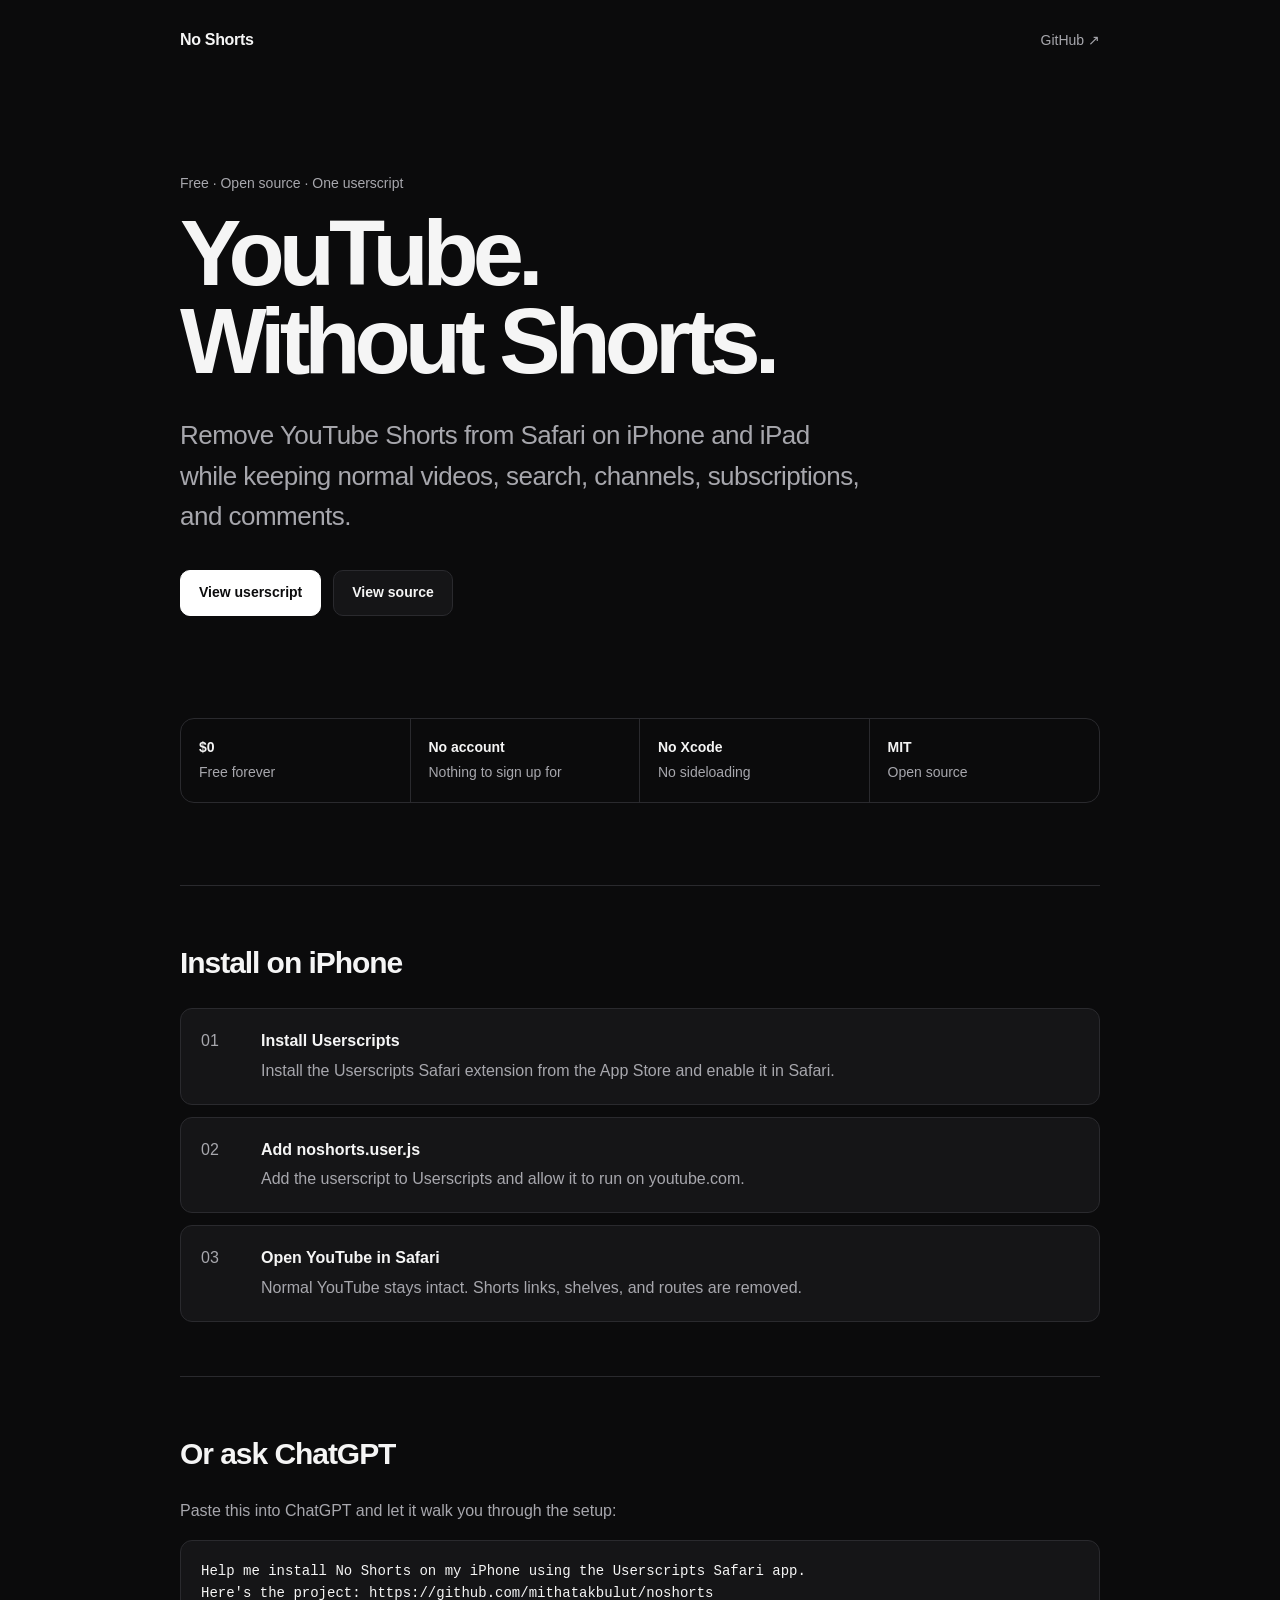
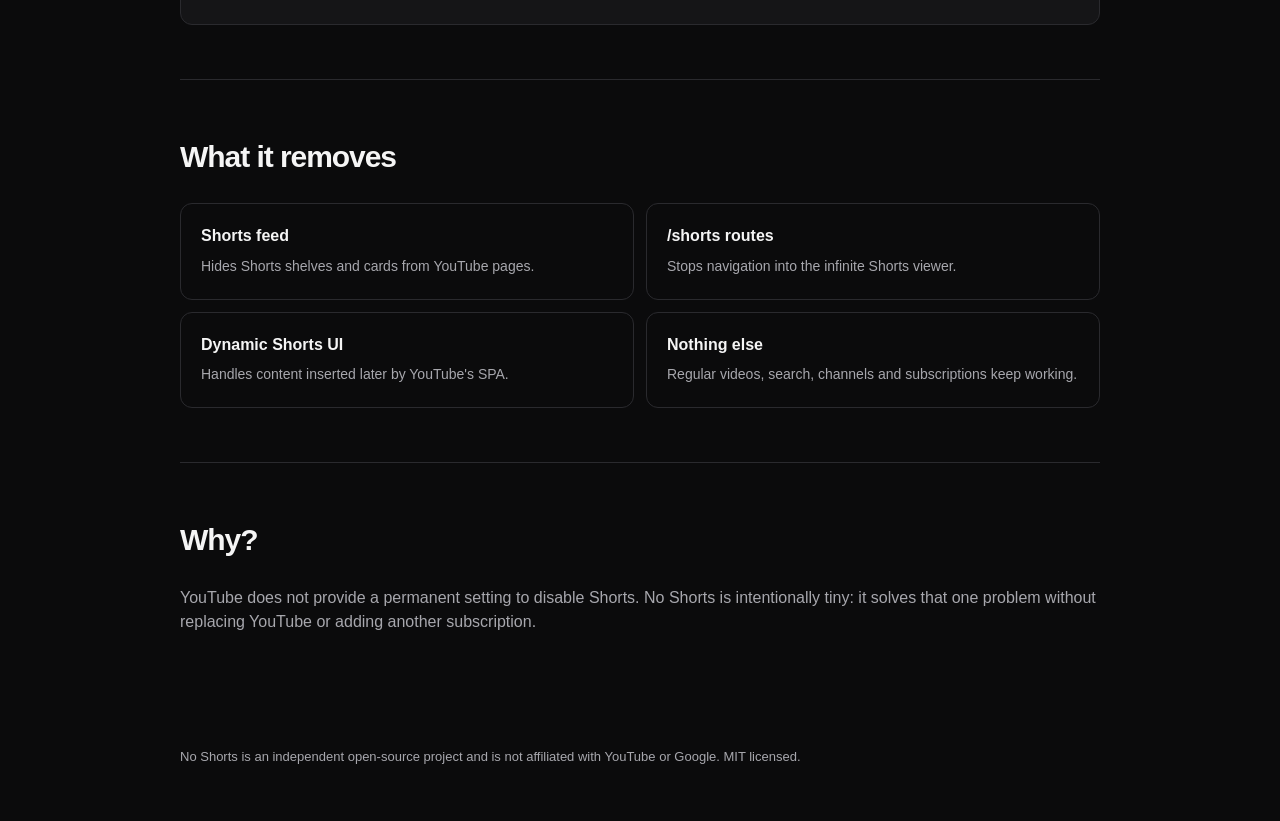
==== docs/index.html @ 098b9ff2 "docs: add GitHub Pages landing page" ====
<!doctype html>
<html lang="en">
<head>
  <meta charset="utf-8" />
  <meta name="viewport" content="width=device-width, initial-scale=1" />
  <title>No Shorts — Remove YouTube Shorts on iPhone Safari</title>
  <meta name="description" content="No Shorts is a tiny free open-source userscript that removes YouTube Shorts from Safari on iPhone and iPad while keeping normal YouTube intact." />
  <meta name="keywords" content="YouTube Shorts blocker, iPhone Safari YouTube Shorts, remove YouTube Shorts, disable YouTube Shorts, userscript, iOS Safari" />
  <meta name="robots" content="index,follow" />
  <link rel="canonical" href="https://mithatakbulut.github.io/noshorts/" />

  <meta property="og:title" content="No Shorts — YouTube without Shorts" />
  <meta property="og:description" content="A tiny free open-source userscript that removes YouTube Shorts on iPhone Safari." />
  <meta property="og:type" content="website" />
  <meta property="og:url" content="https://mithatakbulut.github.io/noshorts/" />

  <meta name="twitter:card" content="summary" />
  <meta name="twitter:title" content="No Shorts — YouTube without Shorts" />
  <meta name="twitter:description" content="Remove YouTube Shorts on iPhone Safari with one tiny open-source userscript." />

  <script type="application/ld+json">
  {
    "@context": "https://schema.org",
    "@type": "SoftwareApplication",
    "name": "No Shorts",
    "applicationCategory": "BrowserApplication",
    "operatingSystem": "iOS, iPadOS, macOS, Windows, Linux",
    "description": "A tiny free open-source userscript that removes YouTube Shorts while keeping normal YouTube intact.",
    "url": "https://mithatakbulut.github.io/noshorts/",
    "downloadUrl": "https://raw.githubusercontent.com/mithatakbulut/noshorts/main/noshorts.user.js",
    "isAccessibleForFree": true,
    "offers": {
      "@type": "Offer",
      "price": "0",
      "priceCurrency": "USD"
    },
    "license": "https://opensource.org/license/mit"
  }
  </script>

  <style>
    :root {
      color-scheme: light dark;
      --bg: #0b0b0c;
      --panel: #151517;
      --text: #f5f5f5;
      --muted: #a7a7ad;
      --line: #2a2a2e;
      --accent: #ffffff;
    }

    * { box-sizing: border-box; }
    html { scroll-behavior: smooth; }
    body {
      margin: 0;
      min-height: 100vh;
      font-family: ui-sans-serif, -apple-system, BlinkMacSystemFont, "Segoe UI", sans-serif;
      background: var(--bg);
      color: var(--text);
      line-height: 1.55;
    }

    a { color: inherit; }
    .wrap { width: min(920px, calc(100% - 40px)); margin: 0 auto; }
    nav { display: flex; justify-content: space-between; align-items: center; padding: 28px 0; }
    .brand { font-weight: 700; letter-spacing: -0.02em; text-decoration: none; }
    .nav-link { color: var(--muted); text-decoration: none; font-size: 14px; }

    .hero { padding: 92px 0 72px; }
    .eyebrow { color: var(--muted); font-size: 14px; margin-bottom: 16px; }
    h1 { font-size: clamp(52px, 9vw, 92px); line-height: .95; letter-spacing: -0.065em; margin: 0; max-width: 800px; }
    .lead { margin: 30px 0 0; font-size: clamp(19px, 3vw, 26px); color: var(--muted); max-width: 690px; letter-spacing: -0.02em; }

    .actions { display: flex; flex-wrap: wrap; gap: 12px; margin-top: 34px; }
    .btn { display: inline-flex; align-items: center; justify-content: center; min-height: 46px; padding: 0 18px; border: 1px solid var(--line); border-radius: 10px; text-decoration: none; font-weight: 600; font-size: 14px; }
    .btn-primary { background: var(--accent); color: #0b0b0c; border-color: var(--accent); }
    .btn-secondary { background: var(--panel); }

    .strip { display: grid; grid-template-columns: repeat(4, 1fr); border: 1px solid var(--line); border-radius: 14px; overflow: hidden; margin: 30px 0 82px; }
    .strip div { padding: 18px; border-right: 1px solid var(--line); font-size: 14px; }
    .strip div:last-child { border-right: 0; }
    .strip strong { display: block; margin-bottom: 3px; }
    .strip span { color: var(--muted); }

    section { padding: 54px 0; border-top: 1px solid var(--line); }
    h2 { font-size: 30px; letter-spacing: -0.035em; margin: 0 0 22px; }
    p { color: var(--muted); }

    .steps { display: grid; gap: 12px; }
    .step { display: grid; grid-template-columns: 44px 1fr; gap: 16px; padding: 20px; border: 1px solid var(--line); border-radius: 12px; background: var(--panel); }
    .num { font-variant-numeric: tabular-nums; color: var(--muted); }
    .step strong { display: block; margin-bottom: 5px; }
    .step p { margin: 0; }

    pre { white-space: pre-wrap; word-break: break-word; margin: 0; padding: 20px; border: 1px solid var(--line); border-radius: 12px; background: var(--panel); color: var(--text); font: 14px/1.55 ui-monospace, SFMono-Regular, Menlo, monospace; }

    .features { display: grid; grid-template-columns: repeat(2, 1fr); gap: 12px; }
    .feature { border: 1px solid var(--line); border-radius: 12px; padding: 20px; }
    .feature strong { display: block; margin-bottom: 5px; }
    .feature span { color: var(--muted); font-size: 14px; }

    footer { padding: 42px 0 54px; color: var(--muted); font-size: 13px; }

    @media (max-width: 680px) {
      .hero { padding-top: 60px; }
      .strip { grid-template-columns: 1fr 1fr; }
      .strip div:nth-child(2) { border-right: 0; }
      .strip div:nth-child(-n+2) { border-bottom: 1px solid var(--line); }
      .features { grid-template-columns: 1fr; }
    }
  </style>
</head>
<body>
  <div class="wrap">
    <nav>
      <a class="brand" href="./">No Shorts</a>
      <a class="nav-link" href="https://github.com/mithatakbulut/noshorts">GitHub ↗</a>
    </nav>

    <main>
      <div class="hero">
        <div class="eyebrow">Free · Open source · One userscript</div>
        <h1>YouTube.<br />Without Shorts.</h1>
        <p class="lead">Remove YouTube Shorts from Safari on iPhone and iPad while keeping normal videos, search, channels, subscriptions, and comments.</p>

        <div class="actions">
          <a class="btn btn-primary" href="https://raw.githubusercontent.com/mithatakbulut/noshorts/main/noshorts.user.js">View userscript</a>
          <a class="btn btn-secondary" href="https://github.com/mithatakbulut/noshorts">View source</a>
        </div>
      </div>

      <div class="strip" aria-label="Project highlights">
        <div><strong>$0</strong><span>Free forever</span></div>
        <div><strong>No account</strong><span>Nothing to sign up for</span></div>
        <div><strong>No Xcode</strong><span>No sideloading</span></div>
        <div><strong>MIT</strong><span>Open source</span></div>
      </div>

      <section>
        <h2>Install on iPhone</h2>
        <div class="steps">
          <div class="step"><div class="num">01</div><div><strong>Install Userscripts</strong><p>Install the Userscripts Safari extension from the App Store and enable it in Safari.</p></div></div>
          <div class="step"><div class="num">02</div><div><strong>Add noshorts.user.js</strong><p>Add the userscript to Userscripts and allow it to run on youtube.com.</p></div></div>
          <div class="step"><div class="num">03</div><div><strong>Open YouTube in Safari</strong><p>Normal YouTube stays intact. Shorts links, shelves, and routes are removed.</p></div></div>
        </div>
      </section>

      <section>
        <h2>Or ask ChatGPT</h2>
        <p>Paste this into ChatGPT and let it walk you through the setup:</p>
        <pre>Help me install No Shorts on my iPhone using the Userscripts Safari app.
Here's the project: https://github.com/mithatakbulut/noshorts</pre>
      </section>

      <section>
        <h2>What it removes</h2>
        <div class="features">
          <div class="feature"><strong>Shorts feed</strong><span>Hides Shorts shelves and cards from YouTube pages.</span></div>
          <div class="feature"><strong>/shorts routes</strong><span>Stops navigation into the infinite Shorts viewer.</span></div>
          <div class="feature"><strong>Dynamic Shorts UI</strong><span>Handles content inserted later by YouTube's SPA.</span></div>
          <div class="feature"><strong>Nothing else</strong><span>Regular videos, search, channels and subscriptions keep working.</span></div>
        </div>
      </section>

      <section>
        <h2>Why?</h2>
        <p>YouTube does not provide a permanent setting to disable Shorts. No Shorts is intentionally tiny: it solves that one problem without replacing YouTube or adding another subscription.</p>
      </section>
    </main>

    <footer>
      No Shorts is an independent open-source project and is not affiliated with YouTube or Google. MIT licensed.
    </footer>
  </div>
</body>
</html>
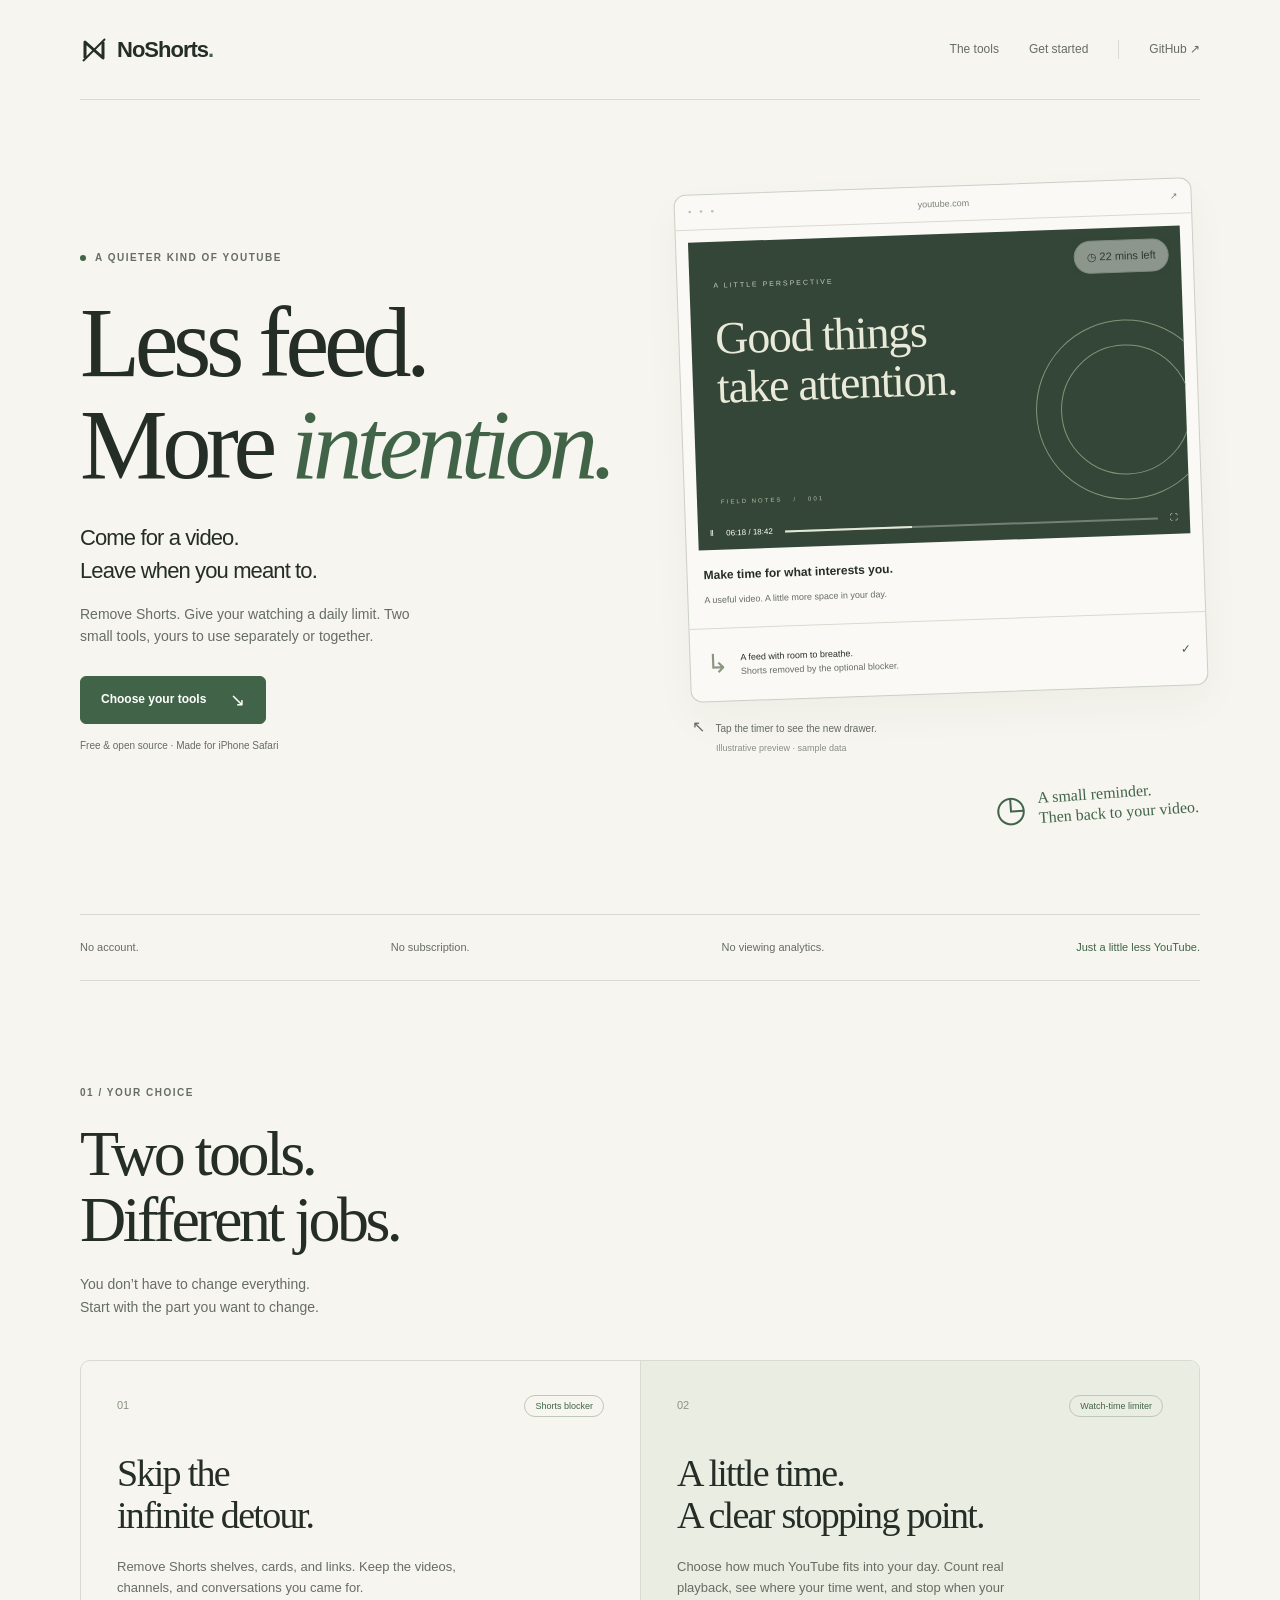
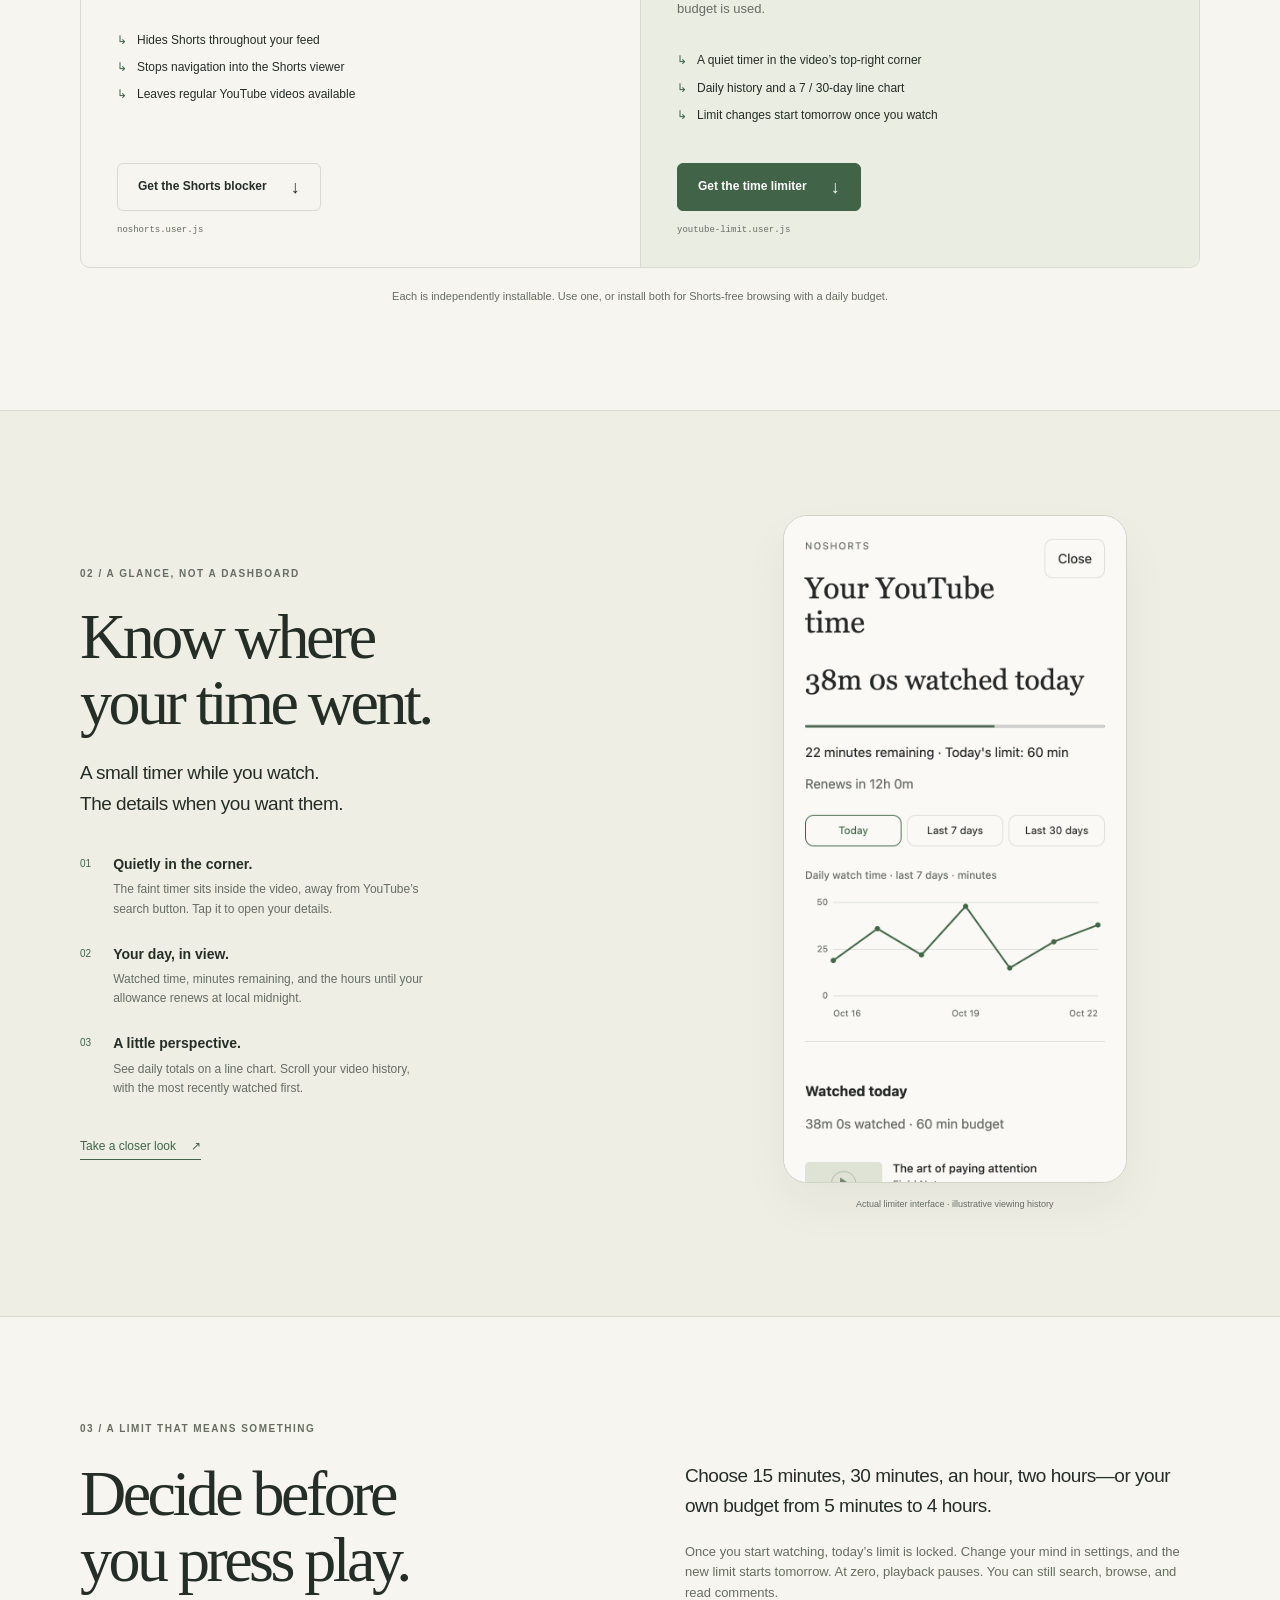
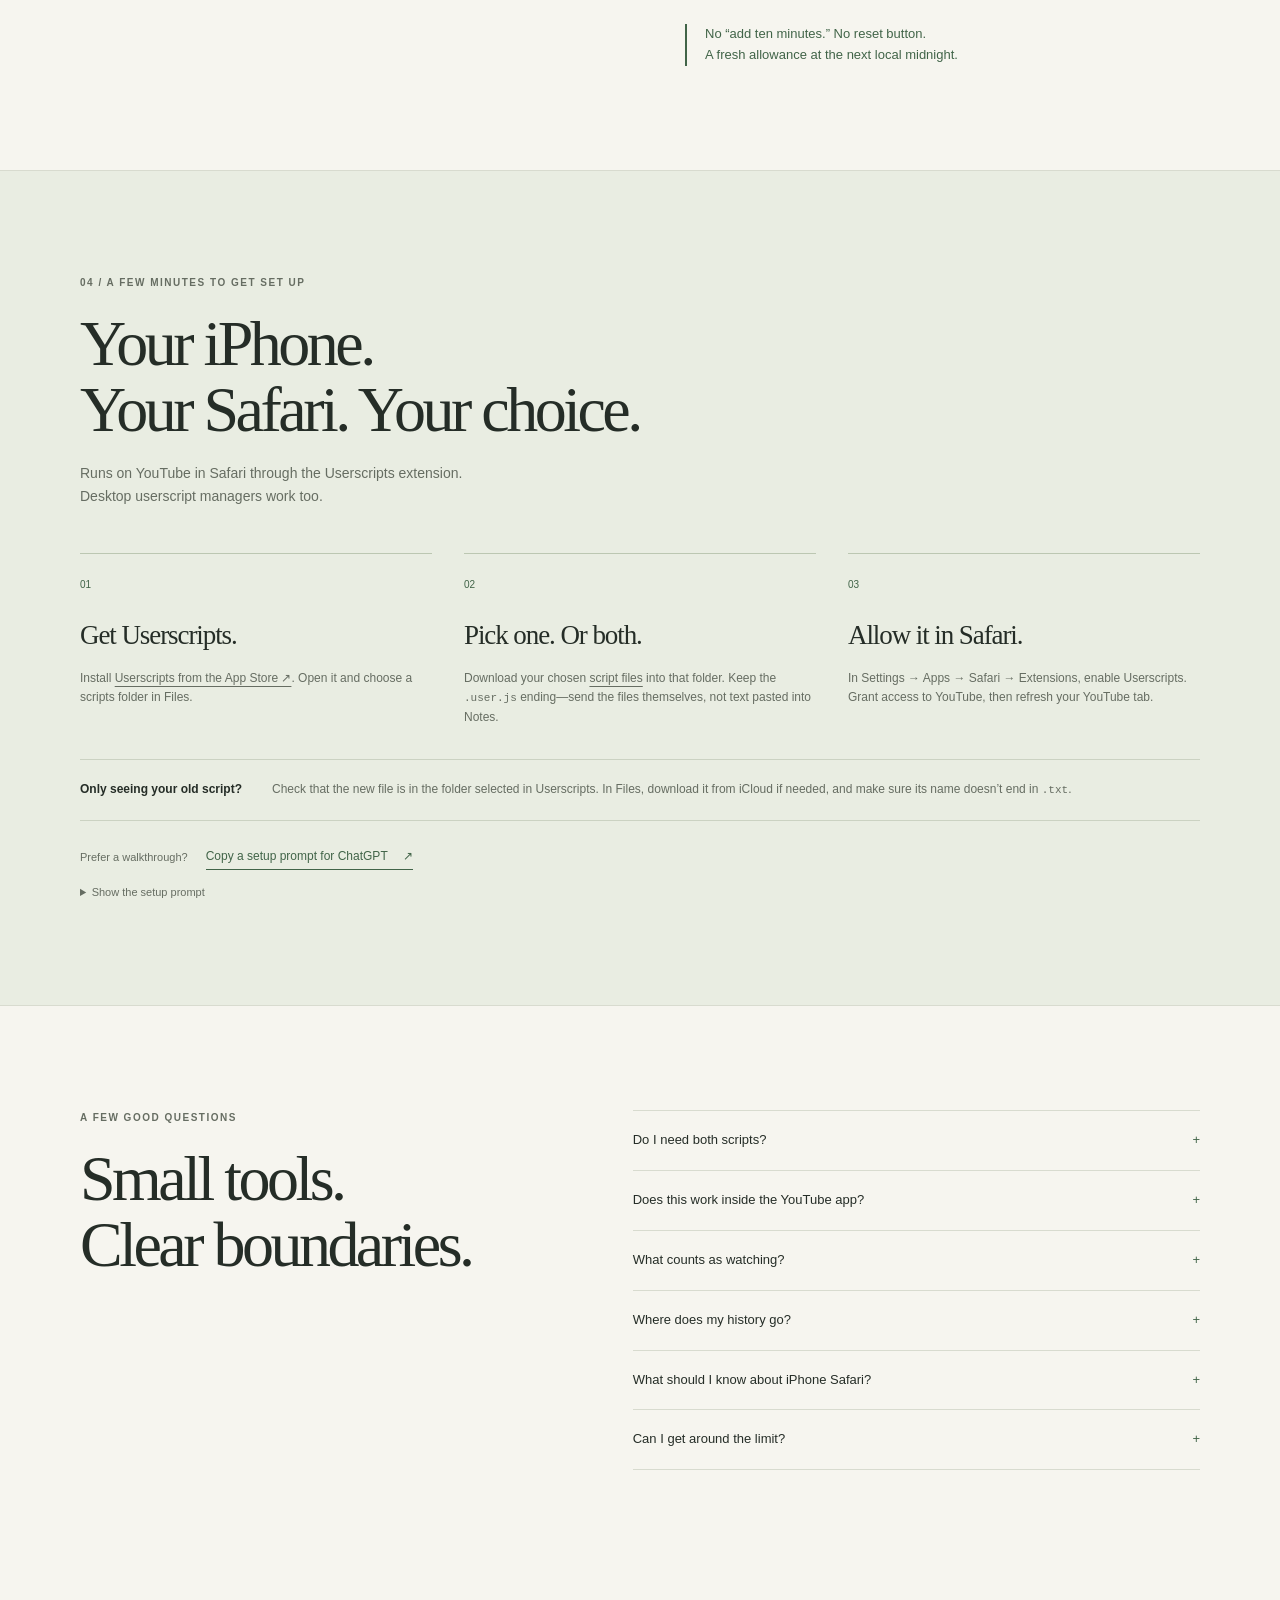
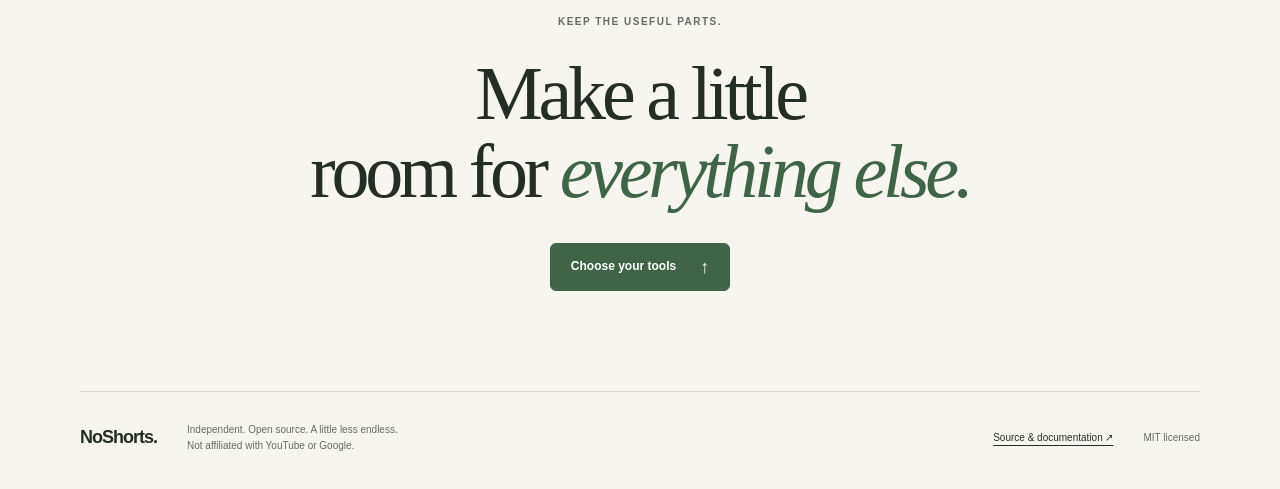
==== commit 0470665b: "docs: redesign site around separate Shorts and time tools" ====
--- a/docs/index.html
+++ b/docs/index.html
@@ -1,176 +1,111 @@
 <!doctype html>
 <html lang="en">
 <head>
-  <meta charset="utf-8" />
-  <meta name="viewport" content="width=device-width, initial-scale=1" />
-  <title>No Shorts — Remove YouTube Shorts on iPhone Safari</title>
-  <meta name="description" content="No Shorts is a tiny free open-source userscript that removes YouTube Shorts from Safari on iPhone and iPad while keeping normal YouTube intact." />
-  <meta name="keywords" content="YouTube Shorts blocker, iPhone Safari YouTube Shorts, remove YouTube Shorts, disable YouTube Shorts, userscript, iOS Safari" />
-  <meta name="robots" content="index,follow" />
-  <link rel="canonical" href="https://mithatakbulut.github.io/noshorts/" />
-
-  <meta property="og:title" content="No Shorts — YouTube without Shorts" />
-  <meta property="og:description" content="A tiny free open-source userscript that removes YouTube Shorts on iPhone Safari." />
-  <meta property="og:type" content="website" />
-  <meta property="og:url" content="https://mithatakbulut.github.io/noshorts/" />
-
-  <meta name="twitter:card" content="summary" />
-  <meta name="twitter:title" content="No Shorts — YouTube without Shorts" />
-  <meta name="twitter:description" content="Remove YouTube Shorts on iPhone Safari with one tiny open-source userscript." />
-
+  <meta charset="utf-8">
+  <meta name="viewport" content="width=device-width,initial-scale=1">
+  <meta name="theme-color" content="#f6f5ef">
+  <title>NoShorts — Less feed. More intention.</title>
+  <meta name="description" content="Two small tools for a quieter YouTube: remove Shorts, set a daily watch-time budget, or use both. Free, open source, and made for iPhone Safari.">
+  <link rel="canonical" href="https://mithatakbulut.github.io/noshorts/">
+  <meta property="og:title" content="NoShorts — Less feed. More intention.">
+  <meta property="og:description" content="Keep the useful parts of YouTube. Remove Shorts, choose a daily watch-time budget, or use both.">
+  <meta property="og:type" content="website">
+  <meta property="og:url" content="https://mithatakbulut.github.io/noshorts/">
+  <meta name="twitter:card" content="summary">
+  <meta name="twitter:title" content="NoShorts — Less feed. More intention.">
+  <meta name="twitter:description" content="Two independent, free tools for a quieter YouTube. Made for iPhone Safari.">
+  <link rel="stylesheet" href="./assets/site.css">
+  <script src="./assets/site.js" defer></script>
   <script type="application/ld+json">
-  {
-    "@context": "https://schema.org",
-    "@type": "SoftwareApplication",
-    "name": "No Shorts",
-    "applicationCategory": "BrowserApplication",
-    "operatingSystem": "iOS, iPadOS, macOS, Windows, Linux",
-    "description": "A tiny free open-source userscript that removes YouTube Shorts while keeping normal YouTube intact.",
-    "url": "https://mithatakbulut.github.io/noshorts/",
-    "downloadUrl": "https://raw.githubusercontent.com/mithatakbulut/noshorts/main/noshorts.user.js",
-    "isAccessibleForFree": true,
-    "offers": {
-      "@type": "Offer",
-      "price": "0",
-      "priceCurrency": "USD"
-    },
-    "license": "https://opensource.org/license/mit"
-  }
+  {"@context":"https://schema.org","@type":"SoftwareApplication","name":"NoShorts","applicationCategory":"BrowserApplication","operatingSystem":"iOS, iPadOS, macOS, Windows, Linux","description":"Two independently installable userscripts: a YouTube Shorts blocker and a daily watch-time limiter.","url":"https://mithatakbulut.github.io/noshorts/","isAccessibleForFree":true,"offers":{"@type":"Offer","price":"0","priceCurrency":"USD"},"license":"https://opensource.org/license/mit","codeRepository":"https://github.com/mithatakbulut/noshorts"}
   </script>
-
-  <style>
-    :root {
-      color-scheme: light dark;
-      --bg: #0b0b0c;
-      --panel: #151517;
-      --text: #f5f5f5;
-      --muted: #a7a7ad;
-      --line: #2a2a2e;
-      --accent: #ffffff;
-    }
-
-    * { box-sizing: border-box; }
-    html { scroll-behavior: smooth; }
-    body {
-      margin: 0;
-      min-height: 100vh;
-      font-family: ui-sans-serif, -apple-system, BlinkMacSystemFont, "Segoe UI", sans-serif;
-      background: var(--bg);
-      color: var(--text);
-      line-height: 1.55;
-    }
-
-    a { color: inherit; }
-    .wrap { width: min(920px, calc(100% - 40px)); margin: 0 auto; }
-    nav { display: flex; justify-content: space-between; align-items: center; padding: 28px 0; }
-    .brand { font-weight: 700; letter-spacing: -0.02em; text-decoration: none; }
-    .nav-link { color: var(--muted); text-decoration: none; font-size: 14px; }
-
-    .hero { padding: 92px 0 72px; }
-    .eyebrow { color: var(--muted); font-size: 14px; margin-bottom: 16px; }
-    h1 { font-size: clamp(52px, 9vw, 92px); line-height: .95; letter-spacing: -0.065em; margin: 0; max-width: 800px; }
-    .lead { margin: 30px 0 0; font-size: clamp(19px, 3vw, 26px); color: var(--muted); max-width: 690px; letter-spacing: -0.02em; }
-
-    .actions { display: flex; flex-wrap: wrap; gap: 12px; margin-top: 34px; }
-    .btn { display: inline-flex; align-items: center; justify-content: center; min-height: 46px; padding: 0 18px; border: 1px solid var(--line); border-radius: 10px; text-decoration: none; font-weight: 600; font-size: 14px; }
-    .btn-primary { background: var(--accent); color: #0b0b0c; border-color: var(--accent); }
-    .btn-secondary { background: var(--panel); }
-
-    .strip { display: grid; grid-template-columns: repeat(4, 1fr); border: 1px solid var(--line); border-radius: 14px; overflow: hidden; margin: 30px 0 82px; }
-    .strip div { padding: 18px; border-right: 1px solid var(--line); font-size: 14px; }
-    .strip div:last-child { border-right: 0; }
-    .strip strong { display: block; margin-bottom: 3px; }
-    .strip span { color: var(--muted); }
-
-    section { padding: 54px 0; border-top: 1px solid var(--line); }
-    h2 { font-size: 30px; letter-spacing: -0.035em; margin: 0 0 22px; }
-    p { color: var(--muted); }
-
-    .steps { display: grid; gap: 12px; }
-    .step { display: grid; grid-template-columns: 44px 1fr; gap: 16px; padding: 20px; border: 1px solid var(--line); border-radius: 12px; background: var(--panel); }
-    .num { font-variant-numeric: tabular-nums; color: var(--muted); }
-    .step strong { display: block; margin-bottom: 5px; }
-    .step p { margin: 0; }
-
-    pre { white-space: pre-wrap; word-break: break-word; margin: 0; padding: 20px; border: 1px solid var(--line); border-radius: 12px; background: var(--panel); color: var(--text); font: 14px/1.55 ui-monospace, SFMono-Regular, Menlo, monospace; }
-
-    .features { display: grid; grid-template-columns: repeat(2, 1fr); gap: 12px; }
-    .feature { border: 1px solid var(--line); border-radius: 12px; padding: 20px; }
-    .feature strong { display: block; margin-bottom: 5px; }
-    .feature span { color: var(--muted); font-size: 14px; }
-
-    footer { padding: 42px 0 54px; color: var(--muted); font-size: 13px; }
-
-    @media (max-width: 680px) {
-      .hero { padding-top: 60px; }
-      .strip { grid-template-columns: 1fr 1fr; }
-      .strip div:nth-child(2) { border-right: 0; }
-      .strip div:nth-child(-n+2) { border-bottom: 1px solid var(--line); }
-      .features { grid-template-columns: 1fr; }
-    }
-  </style>
 </head>
 <body>
-  <div class="wrap">
-    <nav>
-      <a class="brand" href="./">No Shorts</a>
-      <a class="nav-link" href="https://github.com/mithatakbulut/noshorts">GitHub ↗</a>
-    </nav>
+  <a class="skip" href="#main">Skip to content</a>
+  <header class="site-header wrap">
+    <a class="brand" href="./" aria-label="NoShorts home"><svg viewBox="0 0 28 28" width="28" height="28" aria-hidden="true"><path d="M5 22V6l18 16V6" fill="none" stroke="currentColor" stroke-width="3" stroke-linejoin="round"/><path d="M3 25 25 3" stroke="currentColor" stroke-width="2"/></svg>NoShorts<span class="brand-dot">.</span></a>
+    <nav aria-label="Main navigation"><a href="#tools">The tools</a><a href="#install">Get started</a><a class="github-link" href="https://github.com/mithatakbulut/noshorts">GitHub <span aria-hidden="true">↗</span></a></nav>
+  </header>
+  <main id="main">
+    <section class="hero wrap" aria-labelledby="hero-title">
+      <div class="hero-copy">
+        <p class="eyebrow"><span class="small-dot"></span> A quieter kind of YouTube</p>
+        <h1 id="hero-title">Less feed.<br>More <em>intention.</em></h1>
+        <p class="hero-lead">Come for a video.<br>Leave when you meant to.</p>
+        <p class="hero-description">Remove Shorts. Give your watching a daily limit. Two small tools, yours to use separately or together.</p>
+        <a class="button primary" href="#tools">Choose your tools <span aria-hidden="true">↘</span></a>
+        <p class="hero-note">Free & open source · Made for iPhone Safari</p>
+      </div>
+      <div class="hero-visual">
+        <div class="browser-demo" aria-label="Illustrative YouTube preview">
+          <div class="browser-top"><span class="browser-dots" aria-hidden="true">● ● ●</span><span>youtube.com</span><span aria-hidden="true">↗</span></div>
+          <div class="demo-player">
+            <div class="film-art" aria-hidden="true"><span class="film-kicker">A little perspective</span><span class="film-title">Good things<br>take attention.</span><span class="film-orbit"></span><span class="film-bottom">FIELD NOTES &nbsp; / &nbsp; 001</span></div>
+            <button class="timer" type="button" data-open-preview aria-label="Preview the NoShorts time drawer">◷ 22 mins left</button>
+            <div class="player-controls" aria-hidden="true"><span>Ⅱ</span><span>06:18 / 18:42</span><span class="control-track"></span><span>⛶</span></div>
+          </div>
+          <div class="demo-video-info"><strong>Make time for what interests you.</strong><span>A useful video. A little more space in your day.</span></div>
+          <div class="quiet-feed"><span class="removed-icon" aria-hidden="true">↳</span><div><strong>A feed with room to breathe.</strong><span>Shorts removed by the optional blocker.</span></div><span class="quiet-check" aria-hidden="true">✓</span></div>
+        </div>
+        <p class="visual-caption"><span aria-hidden="true">↖</span> Tap the timer to see the new drawer.<span class="sample-label">Illustrative preview · sample data</span></p>
+        <div class="visual-note"><span aria-hidden="true">◷</span> A small reminder.<br>Then back to your video.</div>
+      </div>
+    </section>
+    <div class="principles wrap" aria-label="Project principles"><span>No account.</span><span>No subscription.</span><span>No viewing analytics.</span><span>Just a little less YouTube.</span></div>
 
-    <main>
-      <div class="hero">
-        <div class="eyebrow">Free · Open source · One userscript</div>
-        <h1>YouTube.<br />Without Shorts.</h1>
-        <p class="lead">Remove YouTube Shorts from Safari on iPhone and iPad while keeping normal videos, search, channels, subscriptions, and comments.</p>
+    <section class="tools wrap section-space" id="tools" aria-labelledby="tools-title">
+      <div class="section-heading"><p class="eyebrow">01 / Your choice</p><h2 id="tools-title">Two tools.<br>Different jobs.</h2><p>You don’t have to change everything.<br>Start with the part you want to change.</p></div>
+      <div class="tool-grid">
+        <article class="tool tool-shorts">
+          <div class="tool-top"><span class="tool-number">01</span><span class="pill">Shorts blocker</span></div>
+          <h3>Skip the<br>infinite detour.</h3>
+          <p>Remove Shorts shelves, cards, and links. Keep the videos, channels, and conversations you came for.</p>
+          <ul><li>Hides Shorts throughout your feed</li><li>Stops navigation into the Shorts viewer</li><li>Leaves regular YouTube videos available</li></ul>
+          <a class="button secondary" href="https://raw.githubusercontent.com/mithatakbulut/noshorts/main/noshorts.user.js">Get the Shorts blocker <span aria-hidden="true">↓</span></a>
+          <code>noshorts.user.js</code>
+        </article>
+        <article class="tool tool-limit">
+          <div class="tool-top"><span class="tool-number">02</span><span class="pill">Watch-time limiter</span></div>
+          <h3>A little time.<br>A clear stopping point.</h3>
+          <p>Choose how much YouTube fits into your day. Count real playback, see where your time went, and stop when your budget is used.</p>
+          <ul><li>A quiet timer in the video’s top-right corner</li><li>Daily history and a 7 / 30-day line chart</li><li>Limit changes start tomorrow once you watch</li></ul>
+          <a class="button primary" href="https://raw.githubusercontent.com/mithatakbulut/noshorts/main/youtube-limit.user.js">Get the time limiter <span aria-hidden="true">↓</span></a>
+          <code>youtube-limit.user.js</code>
+        </article>
+      </div>
+      <p class="tools-footnote">Each is independently installable. Use one, or install both for Shorts-free browsing with a daily budget.</p>
+    </section>
 
-        <div class="actions">
-          <a class="btn btn-primary" href="https://raw.githubusercontent.com/mithatakbulut/noshorts/main/noshorts.user.js">View userscript</a>
-          <a class="btn btn-secondary" href="https://github.com/mithatakbulut/noshorts">View source</a>
+    <section class="widget-section section-space" id="preview" aria-labelledby="widget-title">
+      <div class="wrap widget-grid">
+        <div class="widget-copy"><p class="eyebrow">02 / A glance, not a dashboard</p><h2 id="widget-title">Know where<br>your time went.</h2><p class="section-lead">A small timer while you watch.<br>The details when you want them.</p>
+          <ol class="detail-list"><li><span>01</span><div><h3>Quietly in the corner.</h3><p>The faint timer sits inside the video, away from YouTube’s search button. Tap it to open your details.</p></div></li><li><span>02</span><div><h3>Your day, in view.</h3><p>Watched time, minutes remaining, and the hours until your allowance renews at local midnight.</p></div></li><li><span>03</span><div><h3>A little perspective.</h3><p>See daily totals on a line chart. Scroll your video history, with the most recently watched first.</p></div></li></ol>
+          <button class="text-button" type="button" data-open-preview>Take a closer look <span aria-hidden="true">↗</span></button>
         </div>
+        <figure class="drawer-figure"><div class="screenshot-shell"><img src="./assets/widget-drawer.png" width="390" height="760" alt="Example of the NoShorts drawer: 38 minutes watched, 22 minutes remaining, a renewal countdown, a daily watch-time line chart, and recent videos." loading="lazy"></div><figcaption>Actual limiter interface · illustrative viewing history</figcaption></figure>
       </div>
+    </section>
 
-      <div class="strip" aria-label="Project highlights">
-        <div><strong>$0</strong><span>Free forever</span></div>
-        <div><strong>No account</strong><span>Nothing to sign up for</span></div>
-        <div><strong>No Xcode</strong><span>No sideloading</span></div>
-        <div><strong>MIT</strong><span>Open source</span></div>
-      </div>
+    <section class="rules wrap section-space" aria-labelledby="rules-title"><p class="eyebrow">03 / A limit that means something</p><div class="rules-grid"><h2 id="rules-title">Decide before<br>you press play.</h2><div><p class="section-lead">Choose 15 minutes, 30 minutes, an hour, two hours—or your own budget from 5 minutes to 4 hours.</p><p>Once you start watching, today’s limit is locked. Change your mind in settings, and the new limit starts tomorrow. At zero, playback pauses. You can still search, browse, and read comments.</p><p class="rule-note">No “add ten minutes.” No reset button.<br>A fresh allowance at the next local midnight.</p></div></div></section>
 
-      <section>
-        <h2>Install on iPhone</h2>
-        <div class="steps">
-          <div class="step"><div class="num">01</div><div><strong>Install Userscripts</strong><p>Install the Userscripts Safari extension from the App Store and enable it in Safari.</p></div></div>
-          <div class="step"><div class="num">02</div><div><strong>Add noshorts.user.js</strong><p>Add the userscript to Userscripts and allow it to run on youtube.com.</p></div></div>
-          <div class="step"><div class="num">03</div><div><strong>Open YouTube in Safari</strong><p>Normal YouTube stays intact. Shorts links, shelves, and routes are removed.</p></div></div>
-        </div>
-      </section>
+    <section class="install-section section-space" id="install" aria-labelledby="install-title"><div class="wrap"><div class="section-heading"><p class="eyebrow">04 / A few minutes to get set up</p><h2 id="install-title">Your iPhone.<br>Your Safari. Your choice.</h2><p>Runs on YouTube in Safari through the Userscripts extension.<br>Desktop userscript managers work too.</p></div>
+      <ol class="install-steps"><li><span>01</span><h3>Get Userscripts.</h3><p>Install <a href="https://apps.apple.com/app/userscripts/id1463298887">Userscripts from the App Store ↗</a>. Open it and choose a scripts folder in Files.</p></li><li><span>02</span><h3>Pick one. Or both.</h3><p>Download your chosen <a href="#tools">script files</a> into that folder. Keep the <code>.user.js</code> ending—send the files themselves, not text pasted into Notes.</p></li><li><span>03</span><h3>Allow it in Safari.</h3><p>In Settings → Apps → Safari → Extensions, enable Userscripts. Grant access to YouTube, then refresh your YouTube tab.</p></li></ol>
+      <div class="setup-note"><strong>Only seeing your old script?</strong><p>Check that the new file is in the folder selected in Userscripts. In Files, download it from iCloud if needed, and make sure its name doesn’t end in <code>.txt</code>.</p></div>
+      <div class="help-row"><p>Prefer a walkthrough?</p><button class="text-button" id="copy-help" type="button">Copy a setup prompt for ChatGPT <span aria-hidden="true">↗</span></button><span id="copy-status" role="status"></span></div>
+      <details class="prompt-fallback"><summary>Show the setup prompt</summary><pre id="setup-prompt">Help me install NoShorts on my iPhone using the Userscripts Safari extension. I want to choose between its Shorts blocker and daily watch-time limiter, or install both. Guide me through saving the .user.js files and enabling them on YouTube. Project: https://github.com/mithatakbulut/noshorts</pre></details>
+    </div></section>
 
-      <section>
-        <h2>Or ask ChatGPT</h2>
-        <p>Paste this into ChatGPT and let it walk you through the setup:</p>
-        <pre>Help me install No Shorts on my iPhone using the Userscripts Safari app.
-Here's the project: https://github.com/mithatakbulut/noshorts</pre>
-      </section>
-
-      <section>
-        <h2>What it removes</h2>
-        <div class="features">
-          <div class="feature"><strong>Shorts feed</strong><span>Hides Shorts shelves and cards from YouTube pages.</span></div>
-          <div class="feature"><strong>/shorts routes</strong><span>Stops navigation into the infinite Shorts viewer.</span></div>
-          <div class="feature"><strong>Dynamic Shorts UI</strong><span>Handles content inserted later by YouTube's SPA.</span></div>
-          <div class="feature"><strong>Nothing else</strong><span>Regular videos, search, channels and subscriptions keep working.</span></div>
-        </div>
-      </section>
-
-      <section>
-        <h2>Why?</h2>
-        <p>YouTube does not provide a permanent setting to disable Shorts. No Shorts is intentionally tiny: it solves that one problem without replacing YouTube or adding another subscription.</p>
-      </section>
-    </main>
-
-    <footer>
-      No Shorts is an independent open-source project and is not affiliated with YouTube or Google. MIT licensed.
-    </footer>
-  </div>
+    <section class="faq wrap section-space" aria-labelledby="faq-title"><div class="section-heading"><p class="eyebrow">A few good questions</p><h2 id="faq-title">Small tools.<br>Clear boundaries.</h2></div><div class="faq-list">
+      <details><summary>Do I need both scripts?</summary><p>No. The Shorts blocker removes Shorts. The time limiter manages normal video playback with a daily budget. Neither depends on the other.</p></details>
+      <details><summary>Does this work inside the YouTube app?</summary><p>No. Use YouTube in Safari on iPhone or iPad. On desktop, use a userscript manager with the supported GM storage APIs. See the <a href="https://github.com/mithatakbulut/noshorts#desktop-installation">desktop instructions</a>.</p></details>
+      <details><summary>What counts as watching?</summary><p>Actual playback of normal videos on YouTube watch pages. Pausing, browsing, seeking, and buffering do not consume your budget. At 2× speed, a real minute still counts as one minute. Background playback counts while Safari continues running the script.</p></details>
+      <details><summary>Where does my history go?</summary><p>It stays in your userscript manager’s local storage. No viewing analytics or external account. History thumbnails load from YouTube. Data is not automatically shared across devices or browser profiles.</p></details>
+      <details><summary>What should I know about iPhone Safari?</summary><p>Native fullscreen can hide custom overlays. iOS may suspend the script in the background; long suspension gaps are discarded to avoid phantom watch time, which can undercount playback. Multiple tabs can briefly overshoot a budget. Real-device compatibility checks are ongoing.</p></details>
+      <details><summary>Can I get around the limit?</summary><p>This is a tool for your own intentions, not a tamper-proof lock. Changing settings after playback won’t extend today’s budget, but disabling the script, clearing storage, or changing your device clock can bypass it. <a href="https://github.com/mithatakbulut/noshorts#platform-limitations">Read the limitations</a>.</p></details>
+    </div></section>
+    <section class="closing wrap"><p class="eyebrow">Keep the useful parts.</p><h2>Make a little<br>room for <em>everything else.</em></h2><a class="button primary" href="#tools">Choose your tools <span aria-hidden="true">↑</span></a></section>
+  </main>
+  <footer class="wrap"><a class="brand" href="./">NoShorts.</a><p>Independent. Open source. A little less endless.<br>Not affiliated with YouTube or Google.</p><a href="https://github.com/mithatakbulut/noshorts">Source & documentation ↗</a><span>MIT licensed</span></footer>
+  <dialog id="widget-dialog" aria-labelledby="preview-title"><div class="preview-heading"><div><p class="eyebrow">NoShorts / Time limiter</p><h2 id="preview-title">A closer look.</h2></div><button class="close-preview" type="button" aria-label="Close widget preview">Close <span aria-hidden="true">×</span></button></div><p class="preview-description">The actual drawer, with sample viewing history. The website does not track your watching.</p><img src="./assets/widget-drawer.png" width="390" height="760" alt="NoShorts time drawer showing the daily budget, renewal countdown, seven-day chart, and scrollable recent videos."></dialog>
 </body>
 </html>
--- a/docs/assets/site.css
+++ b/docs/assets/site.css
@@ -0,0 +1,13 @@
+:root{color-scheme:light;--paper:#f6f5ef;--surface:#eeeee5;--ink:#252d27;--muted:#666d62;--line:#d8dbcf;--accent:#416448;--serif:Georgia,'Times New Roman',serif;font-family:-apple-system,BlinkMacSystemFont,'Segoe UI',sans-serif;font-size:16px;color:var(--ink);background:var(--paper)}
+*{box-sizing:border-box}html{scroll-behavior:smooth;scroll-padding-top:24px}body{margin:0;line-height:1.6}a{color:inherit;text-underline-offset:4px}button{font:inherit;color:inherit;cursor:pointer}a:focus-visible,button:focus-visible,summary:focus-visible{outline:3px solid var(--accent);outline-offset:5px}button,a,summary{touch-action:manipulation}img,svg{max-width:100%}h1,h2,h3,p,figure{margin:0}h1,h2,h3{font-weight:400}h1,h2{font-family:var(--serif);letter-spacing:-.055em;line-height:1.03}h1 em,h2 em{font-weight:400;color:var(--accent)}h2{font-size:clamp(38px,5vw,64px)}p{color:var(--muted)}.wrap{width:min(1120px,calc(100% - 80px));margin-inline:auto}.section-space{padding-block:104px}.eyebrow{text-transform:uppercase;letter-spacing:.15em;font-size:10px;font-weight:600;color:var(--muted)}.skip{position:fixed;top:-100px;left:16px;background:var(--paper);padding:12px;z-index:10}.skip:focus{top:12px}
+.site-header{height:100px;display:flex;align-items:center;justify-content:space-between;border-bottom:1px solid var(--line)}.brand{display:inline-flex;align-items:center;gap:9px;font-size:22px;font-weight:650;letter-spacing:-1px;text-decoration:none}.brand-dot{margin-left:-9px;color:var(--accent)}nav{display:flex;align-items:center;gap:30px;font-size:12px}nav a{text-decoration:none;color:var(--muted)}nav a:hover{color:var(--ink)}.github-link{border-left:1px solid var(--line);padding-left:30px}
+.hero{display:grid;grid-template-columns:1.05fr 1fr;gap:58px;align-items:center;padding-top:86px;padding-bottom:96px}.hero-copy .eyebrow{display:flex;align-items:center;gap:9px}.small-dot{width:6px;height:6px;background:var(--accent);border-radius:50%}h1{font-size:clamp(62px,7.7vw,100px);margin:26px 0}.hero-lead{font-size:22px;line-height:1.5;letter-spacing:-.04em;color:var(--ink)}.hero-description{font-size:14px;max-width:340px;margin-top:16px}.button{display:inline-flex;justify-content:center;align-items:center;gap:24px;min-height:48px;border:1px solid var(--line);border-radius:6px;font-size:12px;font-weight:550;text-decoration:none;padding:12px 20px}.button span{font-size:18px;line-height:1}.primary{background:var(--accent);border-color:var(--accent);color:#fff}.primary:hover{background:#34533b}.secondary{background:transparent}.secondary:hover{background:#e0e4d8}.hero .button{margin-top:28px}.hero-note{font-size:10px;margin-top:14px}.hero-visual{position:relative;padding-bottom:62px}.browser-demo{border:1px solid #cbd0c4;border-radius:12px;overflow:hidden;background:#faf9f6;box-shadow:0 18px 40px #2932250a;transform:rotate(-2deg)}.browser-top{display:flex;justify-content:space-between;align-items:center;height:35px;padding:0 13px;font-size:9px;color:#7b8276;border-bottom:1px solid var(--line)}.browser-dots{font-size:6px;letter-spacing:3px;color:#b9bfb0}.demo-player{position:relative;margin:12px 12px 0;background:#344637;color:#fff;overflow:hidden;aspect-ratio:16/10}.film-art{position:absolute;inset:0;padding:28px 24px}.film-kicker{font-size:7px;text-transform:uppercase;letter-spacing:2px;color:#c4d0bc}.film-title{display:block;position:relative;z-index:1;font-family:var(--serif);font-size:clamp(26px,3.7vw,46px);line-height:1.08;letter-spacing:-.03em;margin-top:18px;color:#e9ead9}.film-orbit{position:absolute;right:-30px;top:30%;width:180px;height:180px;border:1px solid #829477;border-radius:50%}.film-orbit:after{content:'';position:absolute;inset:24px;border:1px solid #829477;border-radius:50%}.film-bottom{position:absolute;bottom:42px;left:24px;font-size:6px;letter-spacing:2px;color:#b6c2aa}.timer{position:absolute;right:12px;top:12px;z-index:2;opacity:.45;border:1px solid #daddd2;background:#faf9f6;color:#252824;border-radius:30px;padding:7px 12px;font-size:11px;line-height:1.5}.timer:hover,.timer:focus-visible{opacity:.8}.player-controls{position:absolute;inset:auto 12px 9px;display:flex;gap:12px;align-items:center;font-size:8px}.control-track{height:2px;flex:1;background:#ffffff50}.control-track:before{content:'';display:block;height:2px;width:34%;background:#e4e8d8}.demo-video-info{padding:16px 16px 18px}.demo-video-info strong{font-size:12px;font-weight:550;display:block}.demo-video-info span{font-size:9px;color:var(--muted)}.quiet-feed{display:flex;gap:12px;align-items:center;border-top:1px solid var(--line);padding:15px 16px}.removed-icon{font-size:26px;color:#8b9681}.quiet-feed strong,.quiet-feed span:not(.removed-icon):not(.quiet-check){display:block;font-size:9px;color:var(--muted)}.quiet-feed strong{font-weight:500;color:var(--ink)}.quiet-check{margin-left:auto;color:var(--accent);font-size:12px}.visual-caption{font-size:10px;margin:20px 0 0 10px}.visual-caption>span:first-child{font-size:16px;margin-right:8px}.sample-label{display:block;font-size:9px;opacity:.75;margin:2px 0 0 24px}.visual-note{position:absolute;right:2px;bottom:-7px;display:flex;align-items:center;gap:12px;transform:rotate(-4deg);font-family:var(--serif);font-size:16px;color:var(--accent);line-height:1.2}.visual-note span{font-size:36px;font-style:normal}
+.principles{display:flex;justify-content:space-between;gap:16px;padding:24px 0;border-block:1px solid var(--line);font-size:11px;color:var(--muted)}.principles span:last-child{color:var(--accent)}.section-heading h2{margin:20px 0}.section-heading>p:last-child{font-size:14px}.tool-grid{display:grid;grid-template-columns:1fr 1fr;margin-top:42px;border:1px solid var(--line);border-radius:10px;overflow:hidden}.tool{padding:34px 36px 30px;display:flex;align-items:flex-start;flex-direction:column}.tool-limit{background:#e9ede2;border-left:1px solid var(--line)}.tool-top{display:flex;align-items:center;justify-content:space-between;width:100%;margin-bottom:36px}.tool-number{font-size:11px;color:#8a9282;font-variant-numeric:tabular-nums}.pill{font-size:9px;border:1px solid #bfc8b6;border-radius:20px;padding:3px 10px;color:var(--accent)}.tool h3{font-family:var(--serif);font-size:38px;letter-spacing:-.045em;line-height:1.1;margin-bottom:20px}.tool>p{font-size:13px;max-width:365px}.tool ul{font-size:12px;list-style:none;padding:0;margin:24px 0 30px}.tool li{margin:8px 0;display:flex;gap:10px}.tool li:before{content:'↳';color:var(--accent)}.tool .button{margin-top:auto}.tool code{font-size:9px;color:var(--muted);margin-top:12px}.tools-footnote{font-size:11px;text-align:center;margin-top:20px}
+.widget-section{background:var(--surface);border-block:1px solid var(--line)}.widget-grid{display:grid;grid-template-columns:1.1fr 1fr;gap:90px;align-items:center}.widget-copy h2{margin:22px 0}.section-lead{font-size:19px;letter-spacing:-.025em;line-height:1.6;color:var(--ink)}.detail-list{list-style:none;padding:0;margin:34px 0}.detail-list li{display:flex;gap:22px;margin-top:24px}.detail-list li>span{font-size:10px;color:var(--accent);padding-top:3px}.detail-list h3{font-size:14px;font-weight:550;margin-bottom:5px}.detail-list p{font-size:12px;max-width:320px}.text-button{border:0;background:none;padding:0 0 3px;border-bottom:1px solid var(--accent);color:var(--accent);font-size:12px;text-align:left}.text-button span{margin-left:12px}.drawer-figure{max-width:344px;justify-self:center}.screenshot-shell{overflow:hidden;border:1px solid #d0d4c7;border-radius:24px;box-shadow:0 22px 48px #2932250c;background:#faf9f6}.screenshot-shell img{display:block;width:100%;height:auto}.drawer-figure figcaption{font-size:9px;text-align:center;margin-top:14px;color:var(--muted)}.rules>.eyebrow{margin-bottom:24px}.rules-grid{display:grid;grid-template-columns:1fr 1fr;gap:90px}.rules-grid p+p{margin-top:20px;font-size:13px}.rules-grid .rule-note{border-left:2px solid var(--accent);padding-left:18px;color:var(--accent);font-size:13px}
+.install-section{background:#e9ede2;border-block:1px solid var(--line)}.install-steps{display:grid;grid-template-columns:repeat(3,1fr);gap:32px;list-style:none;margin:46px 0 32px;padding:0}.install-steps li{border-top:1px solid #bcc7b2;padding-top:16px}.install-steps li>span{font-size:10px;color:var(--accent)}.install-steps h3{font-family:var(--serif);font-size:27px;letter-spacing:-.04em;margin:18px 0 12px}.install-steps p{font-size:12px}.install-steps code,.setup-note code{font-size:11px}.setup-note{display:flex;gap:30px;align-items:baseline;border-block:1px solid #cbd2c2;padding:20px 0}.setup-note strong{font-size:12px;white-space:nowrap;font-weight:550}.setup-note p{font-size:12px}.help-row{display:flex;gap:18px;align-items:center;margin-top:26px;flex-wrap:wrap}.help-row p,.help-row [role=status]{font-size:11px}.prompt-fallback{font-size:11px;color:var(--muted);margin-top:14px}.prompt-fallback summary{cursor:pointer}.prompt-fallback pre{white-space:pre-wrap;font:12px/1.7 ui-monospace,monospace;max-width:700px;margin:16px 0 0}
+.faq{display:grid;grid-template-columns:1fr 1.2fr;gap:80px}.faq-list details{border-bottom:1px solid var(--line);padding:19px 0}.faq-list details:first-child{border-top:1px solid var(--line)}.faq-list summary{display:flex;justify-content:space-between;gap:20px;cursor:pointer;list-style:none;font-size:13px}.faq-list summary::-webkit-details-marker{display:none}.faq-list summary:after{content:'+';color:var(--accent)}.faq-list details[open] summary:after{content:'−'}.faq-list details p{font-size:12px;margin-top:16px;padding-right:20px}.closing{padding:40px 0 100px;text-align:center}.closing h2{margin:24px 0 32px;font-size:clamp(44px,6vw,76px)}footer{display:flex;align-items:center;gap:30px;border-top:1px solid var(--line);padding:30px 0 36px}footer .brand{font-size:18px}footer p{font-size:10px}footer>a:not(.brand){margin-left:auto;font-size:10px}footer>span{font-size:10px;color:var(--muted)}
+dialog{border:1px solid var(--line);border-radius:18px;background:var(--paper);color:var(--ink);width:min(470px,calc(100% - 28px));max-height:92dvh;padding:24px;overscroll-behavior:contain}dialog::backdrop{background:#17271cc0}.preview-heading{display:flex;align-items:center;justify-content:space-between;gap:16px}.preview-heading h2{font-size:30px;margin-top:10px}.close-preview{border:1px solid var(--line);border-radius:6px;background:transparent;padding:8px 12px;font-size:11px}.preview-description{font-size:11px;margin:18px 0}dialog>img{display:block;width:100%;height:auto;border:1px solid var(--line);border-radius:16px}
+@media(min-width:1400px){.hero{gap:80px}.film-title{font-size:46px}}
+@media(max-width:900px){.wrap{width:calc(100% - 48px)}.hero{gap:30px;padding-top:60px}h1{font-size:70px}.film-title{font-size:32px}.film-orbit{width:130px;height:130px}.film-art{padding:20px}.film-bottom{left:20px;bottom:34px}.widget-grid,.rules-grid{gap:44px}.tool{padding:28px}.tool h3{font-size:32px}.faq{gap:40px}.visual-note{font-size:14px}footer{gap:20px}}
+@media(max-width:650px){.wrap{width:calc(100% - 40px)}.site-header{height:76px}.brand{font-size:20px}.brand svg{width:24px}nav{gap:18px;font-size:10px}.github-link{padding-left:0;border:0}nav>a:first-child{display:none}.hero{grid-template-columns:1fr;padding-top:48px;padding-bottom:48px;gap:48px}.hero-copy .eyebrow{font-size:9px}h1{font-size:clamp(64px,15.5vw,88px);margin:22px 0}.hero-lead{font-size:21px}.hero-description{max-width:340px}.hero-visual{padding-bottom:36px;max-width:460px;width:100%;justify-self:center}.film-title{font-size:clamp(32px,9vw,44px)}.film-orbit{width:160px;height:160px}.film-art{padding:24px}.film-bottom{left:24px;bottom:38px}.browser-demo{transform:rotate(-1deg)}.visual-note{bottom:-14px;right:4px;font-size:14px}.visual-caption{font-size:9px}.sample-label{font-size:8px}.principles{display:grid;grid-template-columns:1fr 1fr;gap:12px 8px;font-size:10px;padding:20px 0}.section-space{padding-block:64px}.section-heading h2{margin:16px 0}.section-heading>p:last-child{font-size:13px}.tool-grid{grid-template-columns:1fr;margin-top:30px}.tool{padding:28px}.tool-limit{border-left:0;border-top:1px solid var(--line)}.tool h3{font-size:36px}.tool-top{margin-bottom:28px}.tool .button{width:100%;justify-content:space-between}.tools-footnote{text-align:left;font-size:10px}.widget-grid,.rules-grid,.faq{grid-template-columns:1fr;gap:36px}.drawer-figure{width:min(100%,330px)}.detail-list{margin-top:28px}.section-lead{font-size:18px}.install-steps{grid-template-columns:1fr;gap:24px;margin-top:32px}.install-steps h3{margin:10px 0;font-size:26px}.install-steps p{max-width:440px}.setup-note{display:block}.setup-note p{margin-top:8px}.help-row{gap:10px 16px}.faq{gap:24px}.faq-list details{padding-block:18px}.closing{padding:12px 0 64px}.closing h2{font-size:46px}footer{flex-wrap:wrap;gap:18px 24px;padding:26px 0}footer .brand{width:100%}footer p{width:100%}footer>a:not(.brand){margin-left:0}.tool ul{font-size:11px}.tool>p{font-size:12px}}
+@media(prefers-reduced-motion:reduce){html{scroll-behavior:auto}}
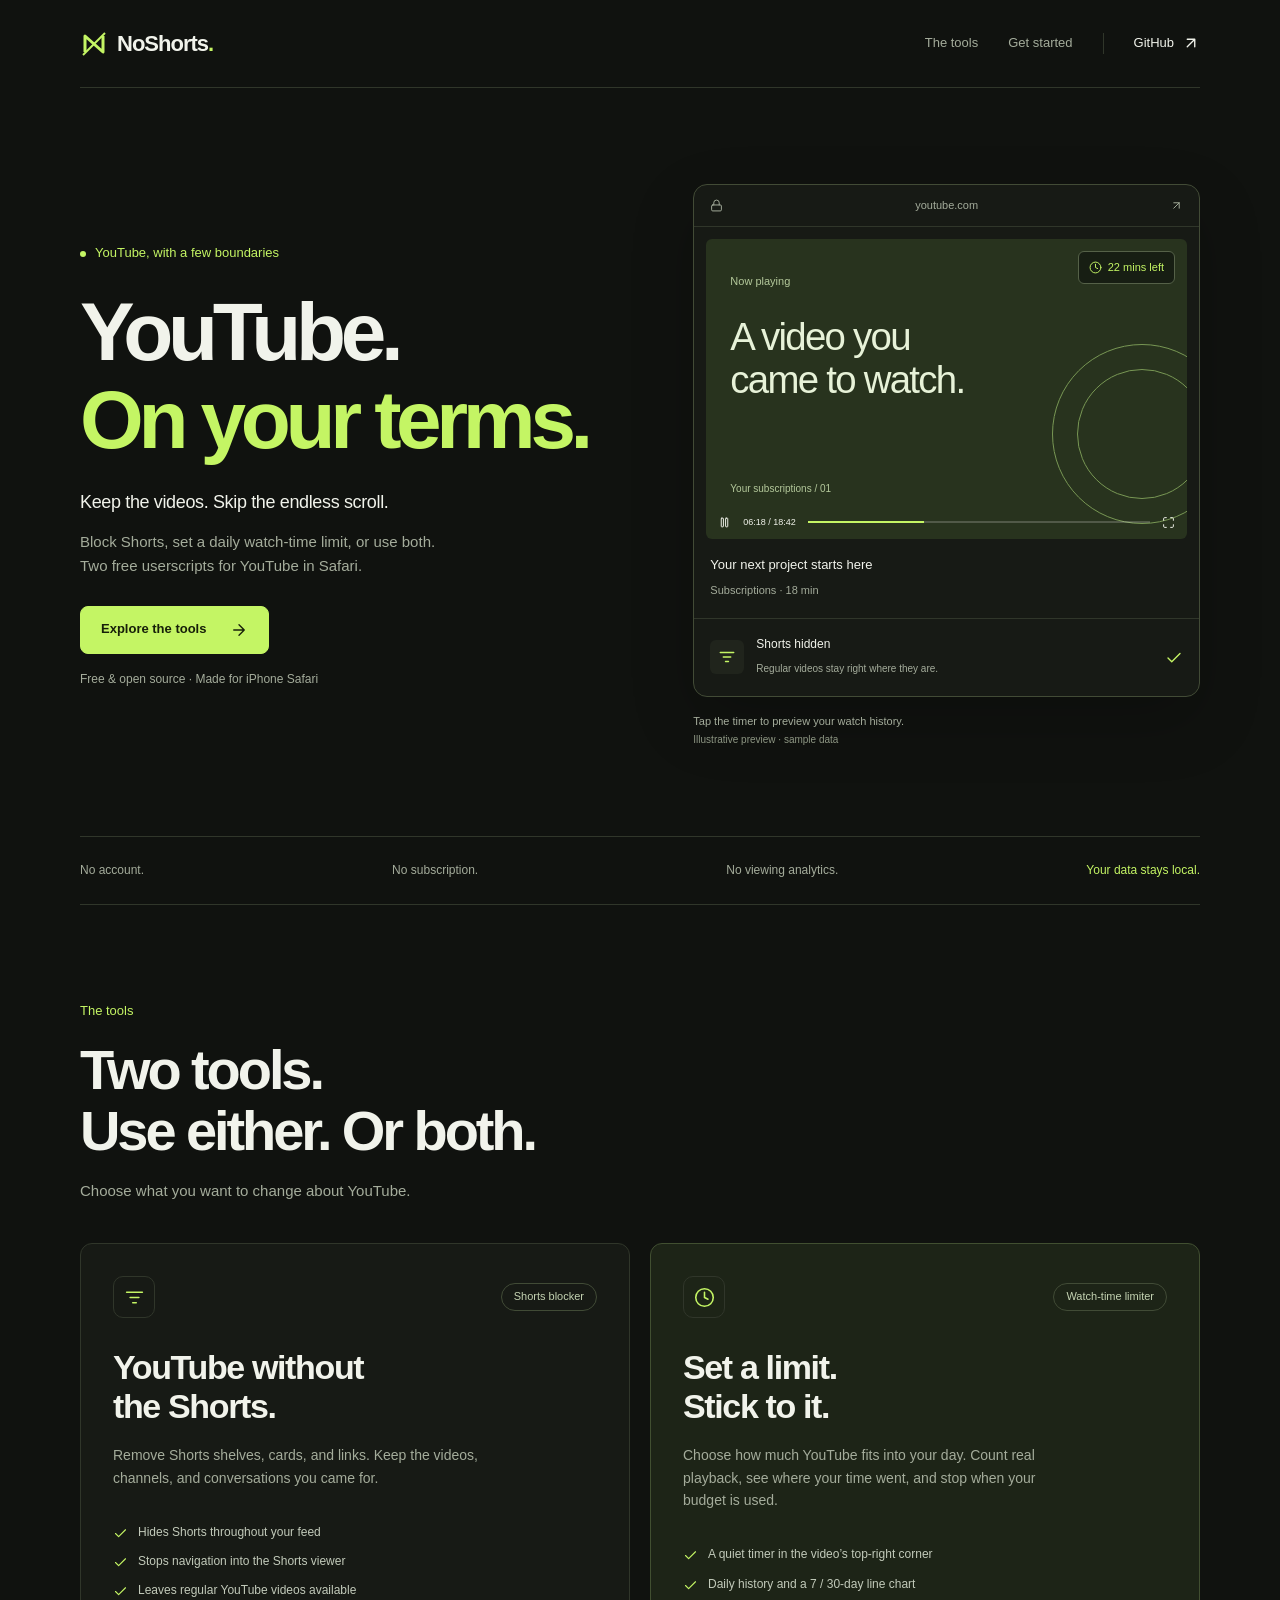
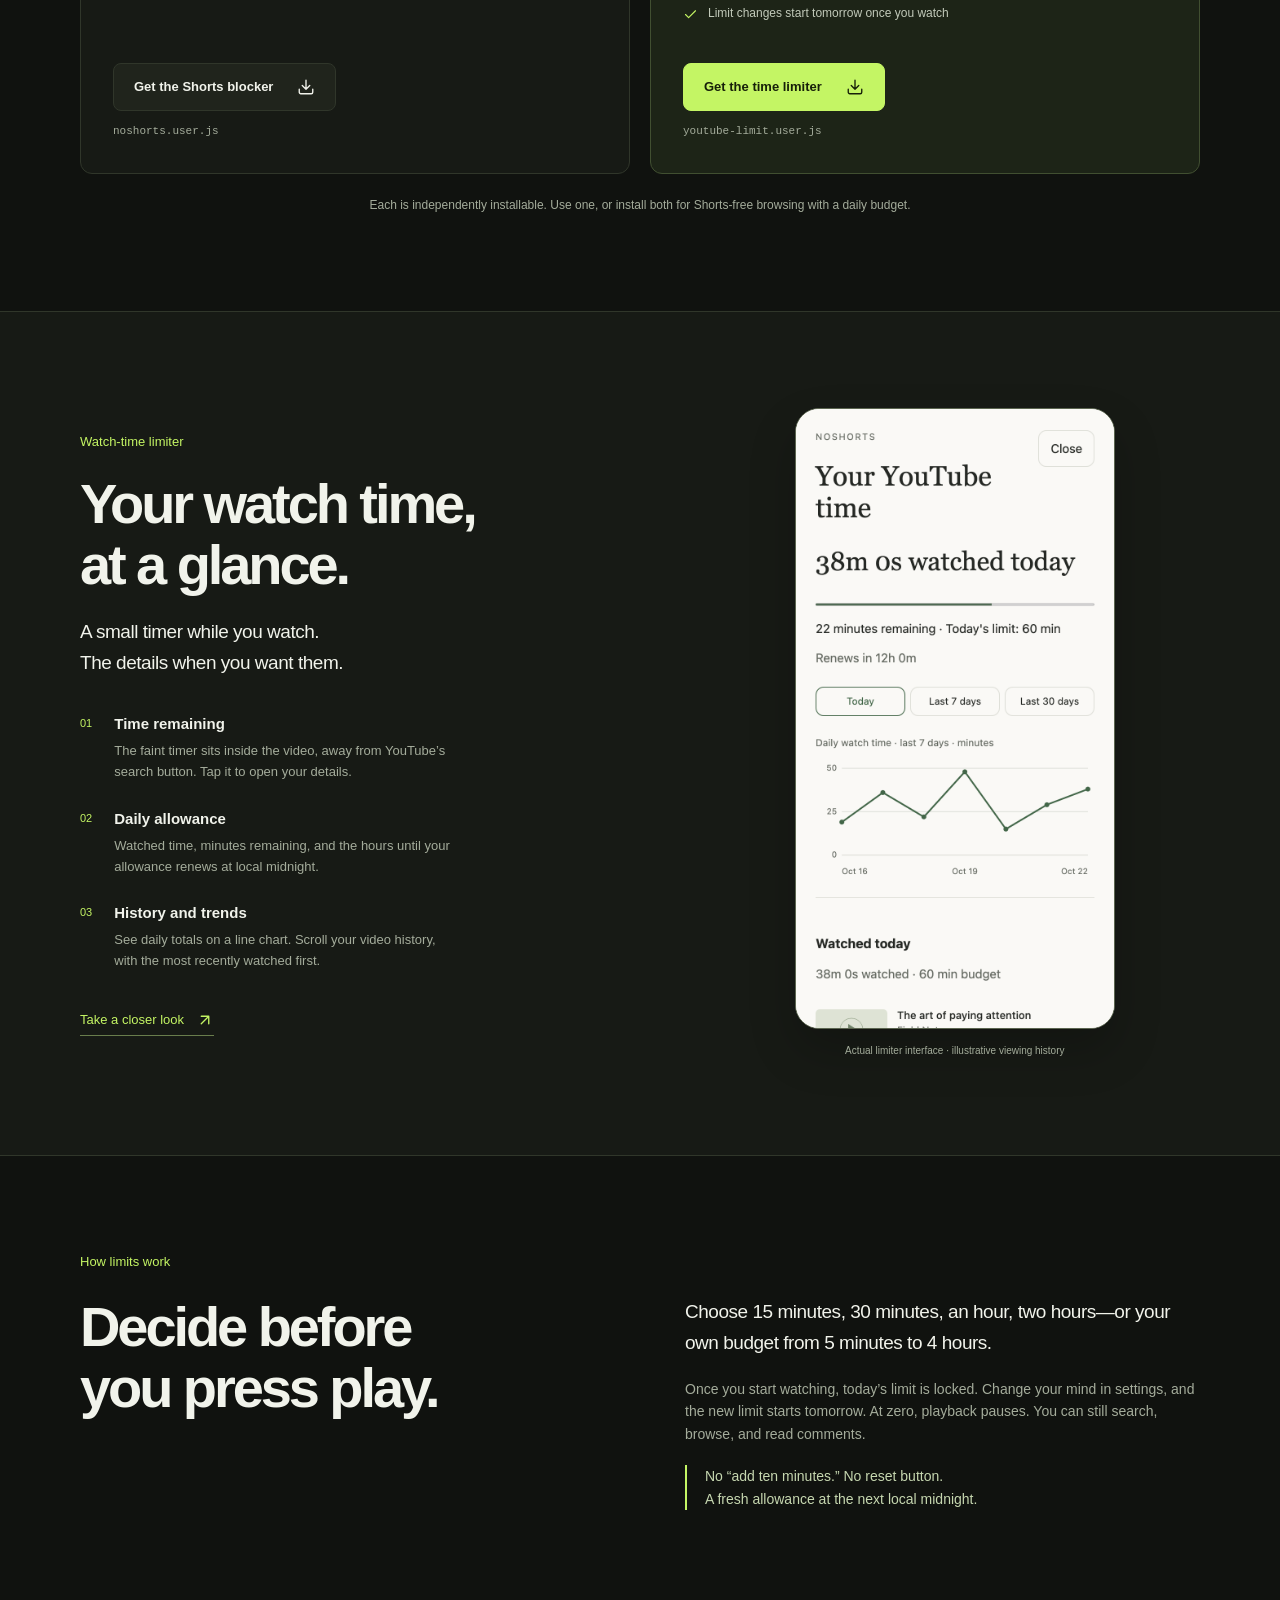
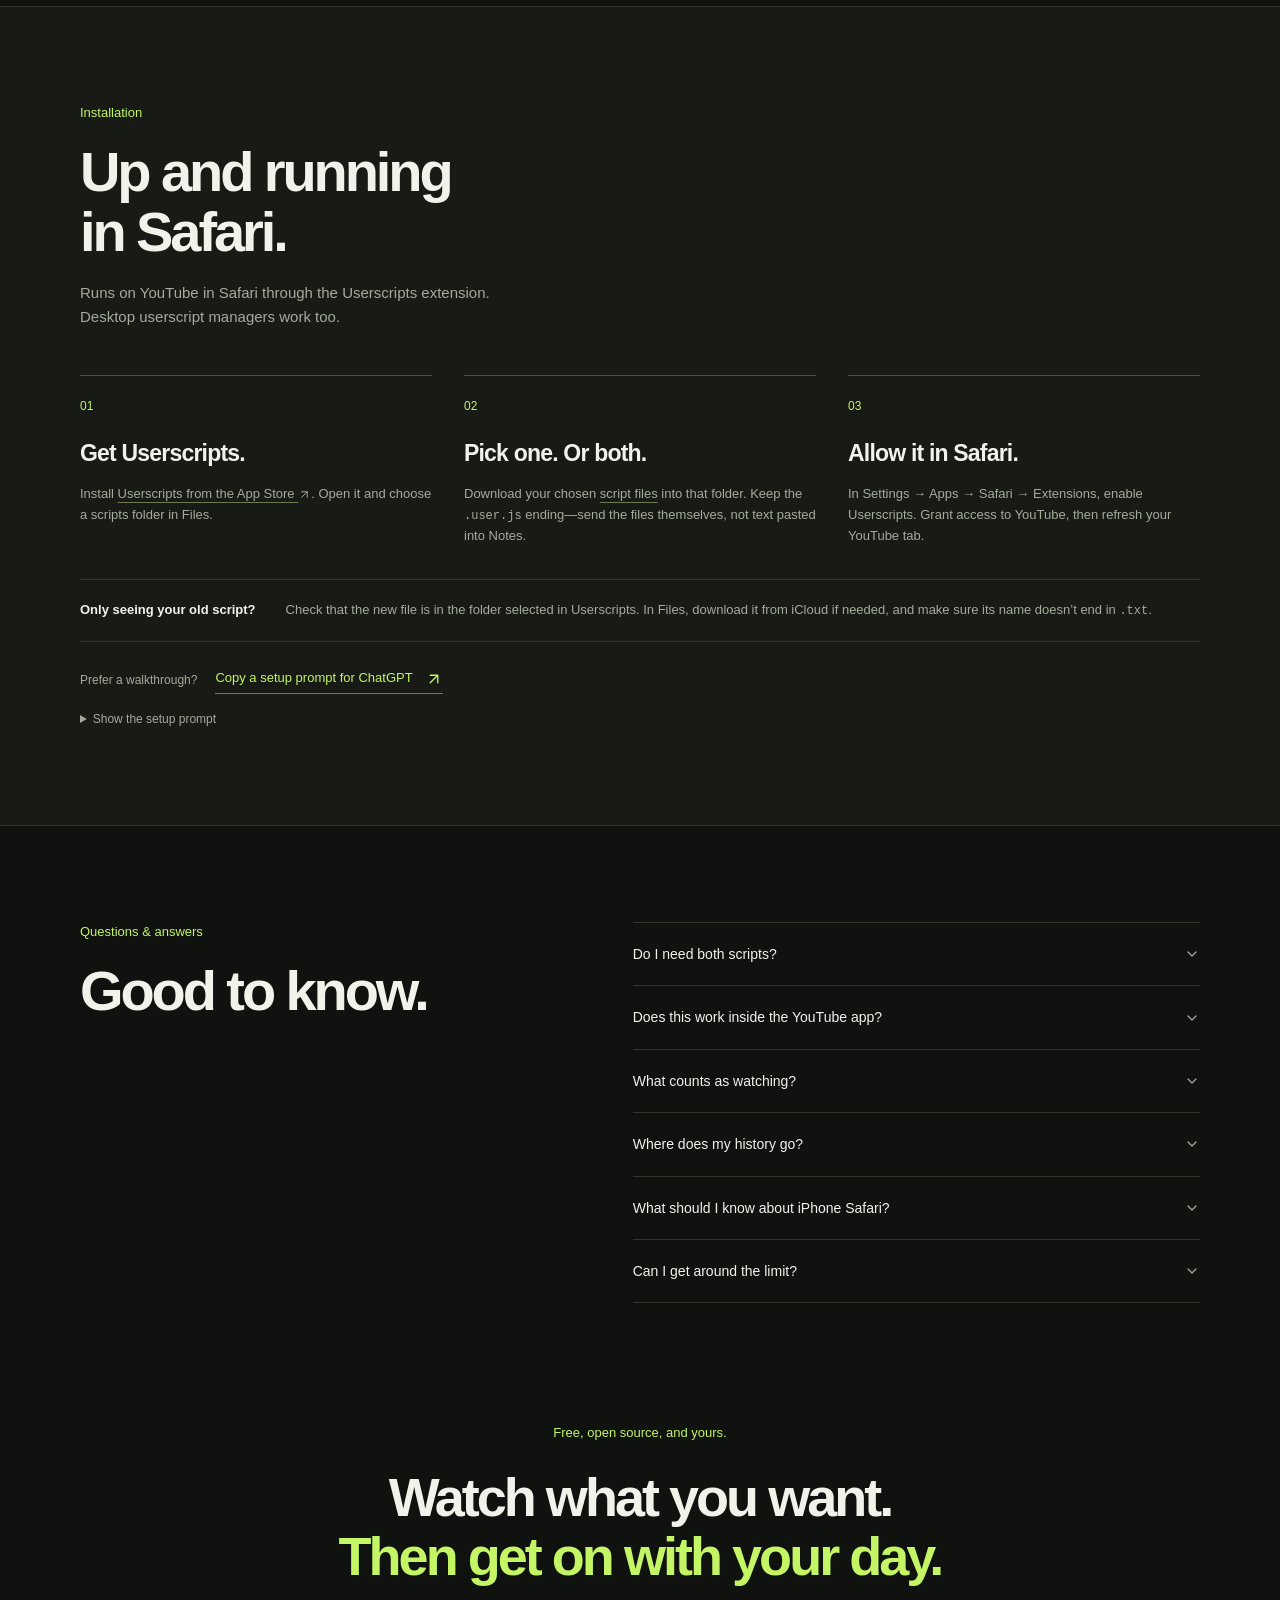
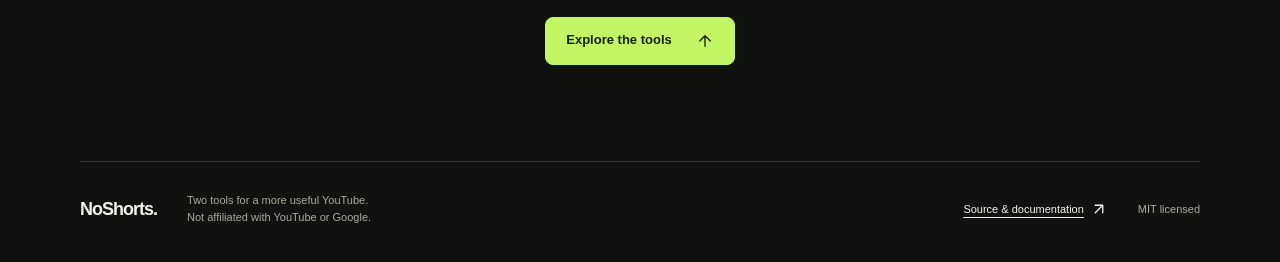
==== commit df6cc5d3: "style: refresh landing page with dark lime theme and Lucide icons" ====
--- a/docs/index.html
+++ b/docs/index.html
@@ -3,16 +3,16 @@
 <head>
   <meta charset="utf-8">
   <meta name="viewport" content="width=device-width,initial-scale=1">
-  <meta name="theme-color" content="#f6f5ef">
-  <title>NoShorts — Less feed. More intention.</title>
+  <meta name="theme-color" content="#10120f">
+  <title>NoShorts — YouTube, on your terms.</title>
   <meta name="description" content="Two small tools for a quieter YouTube: remove Shorts, set a daily watch-time budget, or use both. Free, open source, and made for iPhone Safari.">
   <link rel="canonical" href="https://mithatakbulut.github.io/noshorts/">
-  <meta property="og:title" content="NoShorts — Less feed. More intention.">
+  <meta property="og:title" content="NoShorts — YouTube, on your terms.">
   <meta property="og:description" content="Keep the useful parts of YouTube. Remove Shorts, choose a daily watch-time budget, or use both.">
   <meta property="og:type" content="website">
   <meta property="og:url" content="https://mithatakbulut.github.io/noshorts/">
   <meta name="twitter:card" content="summary">
-  <meta name="twitter:title" content="NoShorts — Less feed. More intention.">
+  <meta name="twitter:title" content="NoShorts — YouTube, on your terms.">
   <meta name="twitter:description" content="Two independent, free tools for a quieter YouTube. Made for iPhone Safari.">
   <link rel="stylesheet" href="./assets/site.css">
   <script src="./assets/site.js" defer></script>
@@ -21,55 +21,56 @@
   </script>
 </head>
 <body>
+  <!-- Lucide SVG icons; license: assets/lucide-LICENSE.txt -->
   <a class="skip" href="#main">Skip to content</a>
   <header class="site-header wrap">
     <a class="brand" href="./" aria-label="NoShorts home"><svg viewBox="0 0 28 28" width="28" height="28" aria-hidden="true"><path d="M5 22V6l18 16V6" fill="none" stroke="currentColor" stroke-width="3" stroke-linejoin="round"/><path d="M3 25 25 3" stroke="currentColor" stroke-width="2"/></svg>NoShorts<span class="brand-dot">.</span></a>
-    <nav aria-label="Main navigation"><a href="#tools">The tools</a><a href="#install">Get started</a><a class="github-link" href="https://github.com/mithatakbulut/noshorts">GitHub <span aria-hidden="true">↗</span></a></nav>
+    <nav aria-label="Main navigation"><a href="#tools">The tools</a><a href="#install">Get started</a><a class="github-link" href="https://github.com/mithatakbulut/noshorts">GitHub <svg class="icon" viewBox="0 0 24 24" fill="none" stroke="currentColor" stroke-width="1.8" stroke-linecap="round" stroke-linejoin="round" aria-hidden="true"><path d="M7 7h10v10M7 17 17 7"/></svg></a></nav>
   </header>
   <main id="main">
     <section class="hero wrap" aria-labelledby="hero-title">
       <div class="hero-copy">
-        <p class="eyebrow"><span class="small-dot"></span> A quieter kind of YouTube</p>
-        <h1 id="hero-title">Less feed.<br>More <em>intention.</em></h1>
-        <p class="hero-lead">Come for a video.<br>Leave when you meant to.</p>
-        <p class="hero-description">Remove Shorts. Give your watching a daily limit. Two small tools, yours to use separately or together.</p>
-        <a class="button primary" href="#tools">Choose your tools <span aria-hidden="true">↘</span></a>
+        <p class="eyebrow"><span class="small-dot"></span> YouTube, with a few boundaries</p>
+        <h1 id="hero-title">YouTube.<br><em>On your terms.</em></h1>
+        <p class="hero-lead">Keep the videos. Skip the endless scroll.</p>
+        <p class="hero-description">Block Shorts, set a daily watch-time limit, or use both. Two free userscripts for YouTube in Safari.</p>
+        <a class="button primary" href="#tools">Explore the tools <svg class="icon" viewBox="0 0 24 24" fill="none" stroke="currentColor" stroke-width="1.8" stroke-linecap="round" stroke-linejoin="round" aria-hidden="true"><path d="M5 12h14m-7-7 7 7-7 7"/></svg></a>
         <p class="hero-note">Free & open source · Made for iPhone Safari</p>
       </div>
       <div class="hero-visual">
         <div class="browser-demo" aria-label="Illustrative YouTube preview">
-          <div class="browser-top"><span class="browser-dots" aria-hidden="true">● ● ●</span><span>youtube.com</span><span aria-hidden="true">↗</span></div>
+          <div class="browser-top"><svg class="icon" viewBox="0 0 24 24" fill="none" stroke="currentColor" stroke-width="1.8" stroke-linecap="round" stroke-linejoin="round" aria-hidden="true"><rect x="3" y="11" width="18" height="11" rx="2"/><path d="M7 11V7a5 5 0 0 1 10 0v4"/></svg><span>youtube.com</span><svg class="icon" viewBox="0 0 24 24" fill="none" stroke="currentColor" stroke-width="1.8" stroke-linecap="round" stroke-linejoin="round" aria-hidden="true"><path d="M7 7h10v10M7 17 17 7"/></svg></div>
           <div class="demo-player">
-            <div class="film-art" aria-hidden="true"><span class="film-kicker">A little perspective</span><span class="film-title">Good things<br>take attention.</span><span class="film-orbit"></span><span class="film-bottom">FIELD NOTES &nbsp; / &nbsp; 001</span></div>
-            <button class="timer" type="button" data-open-preview aria-label="Preview the NoShorts time drawer">◷ 22 mins left</button>
-            <div class="player-controls" aria-hidden="true"><span>Ⅱ</span><span>06:18 / 18:42</span><span class="control-track"></span><span>⛶</span></div>
+            <div class="film-art" aria-hidden="true"><span class="film-kicker">Now playing</span><span class="film-title">A video you<br>came to watch.</span><span class="film-orbit"></span><span class="film-bottom">Your subscriptions / 01</span></div>
+            <button class="timer" type="button" data-open-preview aria-label="Preview the NoShorts time drawer"><svg class="icon" viewBox="0 0 24 24" fill="none" stroke="currentColor" stroke-width="1.8" stroke-linecap="round" stroke-linejoin="round" aria-hidden="true"><circle cx="12" cy="12" r="10"/><path d="M12 6v6l4 2"/></svg> 22 mins left</button>
+            <div class="player-controls" aria-hidden="true"><svg class="icon" viewBox="0 0 24 24" fill="none" stroke="currentColor" stroke-width="1.8" stroke-linecap="round" stroke-linejoin="round" aria-hidden="true"><rect x="14" y="4" width="4" height="16" rx="1"/><rect x="6" y="4" width="4" height="16" rx="1"/></svg><span>06:18 / 18:42</span><span class="control-track"></span><svg class="icon" viewBox="0 0 24 24" fill="none" stroke="currentColor" stroke-width="1.8" stroke-linecap="round" stroke-linejoin="round" aria-hidden="true"><path d="M8 3H5a2 2 0 0 0-2 2v3m18 0V5a2 2 0 0 0-2-2h-3m0 18h3a2 2 0 0 0 2-2v-3M3 16v3a2 2 0 0 0 2 2h3"/></svg></div>
           </div>
-          <div class="demo-video-info"><strong>Make time for what interests you.</strong><span>A useful video. A little more space in your day.</span></div>
-          <div class="quiet-feed"><span class="removed-icon" aria-hidden="true">↳</span><div><strong>A feed with room to breathe.</strong><span>Shorts removed by the optional blocker.</span></div><span class="quiet-check" aria-hidden="true">✓</span></div>
+          <div class="demo-video-info"><strong>Your next project starts here</strong><span>Subscriptions · 18 min</span></div>
+          <div class="quiet-feed"><span class="removed-icon"><svg class="icon" viewBox="0 0 24 24" fill="none" stroke="currentColor" stroke-width="1.8" stroke-linecap="round" stroke-linejoin="round" aria-hidden="true"><path d="M3 6h18M7 12h10m-7 6h4"/></svg></span><div><strong>Shorts hidden</strong><span>Regular videos stay right where they are.</span></div><span class="quiet-check"><svg class="icon" viewBox="0 0 24 24" fill="none" stroke="currentColor" stroke-width="1.8" stroke-linecap="round" stroke-linejoin="round" aria-hidden="true"><path d="m20 6-11 11-5-5"/></svg></span></div>
         </div>
-        <p class="visual-caption"><span aria-hidden="true">↖</span> Tap the timer to see the new drawer.<span class="sample-label">Illustrative preview · sample data</span></p>
-        <div class="visual-note"><span aria-hidden="true">◷</span> A small reminder.<br>Then back to your video.</div>
+        <p class="visual-caption">Tap the timer to preview your watch history.<span class="sample-label">Illustrative preview · sample data</span></p>
+
       </div>
     </section>
-    <div class="principles wrap" aria-label="Project principles"><span>No account.</span><span>No subscription.</span><span>No viewing analytics.</span><span>Just a little less YouTube.</span></div>
+    <div class="principles wrap" aria-label="Project principles"><span>No account.</span><span>No subscription.</span><span>No viewing analytics.</span><span>Your data stays local.</span></div>
 
     <section class="tools wrap section-space" id="tools" aria-labelledby="tools-title">
-      <div class="section-heading"><p class="eyebrow">01 / Your choice</p><h2 id="tools-title">Two tools.<br>Different jobs.</h2><p>You don’t have to change everything.<br>Start with the part you want to change.</p></div>
+      <div class="section-heading"><p class="eyebrow">The tools</p><h2 id="tools-title">Two tools.<br>Use either. Or both.</h2><p>Choose what you want to change about YouTube.</p></div>
       <div class="tool-grid">
         <article class="tool tool-shorts">
-          <div class="tool-top"><span class="tool-number">01</span><span class="pill">Shorts blocker</span></div>
-          <h3>Skip the<br>infinite detour.</h3>
+          <div class="tool-top"><span class="tool-icon"><svg class="icon" viewBox="0 0 24 24" fill="none" stroke="currentColor" stroke-width="1.8" stroke-linecap="round" stroke-linejoin="round" aria-hidden="true"><path d="M3 6h18M7 12h10m-7 6h4"/></svg></span><span class="pill">Shorts blocker</span></div>
+          <h3>YouTube without<br>the Shorts.</h3>
           <p>Remove Shorts shelves, cards, and links. Keep the videos, channels, and conversations you came for.</p>
-          <ul><li>Hides Shorts throughout your feed</li><li>Stops navigation into the Shorts viewer</li><li>Leaves regular YouTube videos available</li></ul>
-          <a class="button secondary" href="https://raw.githubusercontent.com/mithatakbulut/noshorts/main/noshorts.user.js">Get the Shorts blocker <span aria-hidden="true">↓</span></a>
+          <ul><li><svg class="icon" viewBox="0 0 24 24" fill="none" stroke="currentColor" stroke-width="1.8" stroke-linecap="round" stroke-linejoin="round" aria-hidden="true"><path d="m20 6-11 11-5-5"/></svg>Hides Shorts throughout your feed</li><li><svg class="icon" viewBox="0 0 24 24" fill="none" stroke="currentColor" stroke-width="1.8" stroke-linecap="round" stroke-linejoin="round" aria-hidden="true"><path d="m20 6-11 11-5-5"/></svg>Stops navigation into the Shorts viewer</li><li><svg class="icon" viewBox="0 0 24 24" fill="none" stroke="currentColor" stroke-width="1.8" stroke-linecap="round" stroke-linejoin="round" aria-hidden="true"><path d="m20 6-11 11-5-5"/></svg>Leaves regular YouTube videos available</li></ul>
+          <a class="button secondary" href="https://raw.githubusercontent.com/mithatakbulut/noshorts/main/noshorts.user.js">Get the Shorts blocker <svg class="icon" viewBox="0 0 24 24" fill="none" stroke="currentColor" stroke-width="1.8" stroke-linecap="round" stroke-linejoin="round" aria-hidden="true"><path d="M21 15v4a2 2 0 0 1-2 2H5a2 2 0 0 1-2-2v-4M7 10l5 5 5-5M12 15V3"/></svg></a>
           <code>noshorts.user.js</code>
         </article>
         <article class="tool tool-limit">
-          <div class="tool-top"><span class="tool-number">02</span><span class="pill">Watch-time limiter</span></div>
-          <h3>A little time.<br>A clear stopping point.</h3>
+          <div class="tool-top"><span class="tool-icon"><svg class="icon" viewBox="0 0 24 24" fill="none" stroke="currentColor" stroke-width="1.8" stroke-linecap="round" stroke-linejoin="round" aria-hidden="true"><circle cx="12" cy="12" r="10"/><path d="M12 6v6l4 2"/></svg></span><span class="pill">Watch-time limiter</span></div>
+          <h3>Set a limit.<br>Stick to it.</h3>
           <p>Choose how much YouTube fits into your day. Count real playback, see where your time went, and stop when your budget is used.</p>
-          <ul><li>A quiet timer in the video’s top-right corner</li><li>Daily history and a 7 / 30-day line chart</li><li>Limit changes start tomorrow once you watch</li></ul>
-          <a class="button primary" href="https://raw.githubusercontent.com/mithatakbulut/noshorts/main/youtube-limit.user.js">Get the time limiter <span aria-hidden="true">↓</span></a>
+          <ul><li><svg class="icon" viewBox="0 0 24 24" fill="none" stroke="currentColor" stroke-width="1.8" stroke-linecap="round" stroke-linejoin="round" aria-hidden="true"><path d="m20 6-11 11-5-5"/></svg>A quiet timer in the video’s top-right corner</li><li><svg class="icon" viewBox="0 0 24 24" fill="none" stroke="currentColor" stroke-width="1.8" stroke-linecap="round" stroke-linejoin="round" aria-hidden="true"><path d="m20 6-11 11-5-5"/></svg>Daily history and a 7 / 30-day line chart</li><li><svg class="icon" viewBox="0 0 24 24" fill="none" stroke="currentColor" stroke-width="1.8" stroke-linecap="round" stroke-linejoin="round" aria-hidden="true"><path d="m20 6-11 11-5-5"/></svg>Limit changes start tomorrow once you watch</li></ul>
+          <a class="button primary" href="https://raw.githubusercontent.com/mithatakbulut/noshorts/main/youtube-limit.user.js">Get the time limiter <svg class="icon" viewBox="0 0 24 24" fill="none" stroke="currentColor" stroke-width="1.8" stroke-linecap="round" stroke-linejoin="round" aria-hidden="true"><path d="M21 15v4a2 2 0 0 1-2 2H5a2 2 0 0 1-2-2v-4M7 10l5 5 5-5M12 15V3"/></svg></a>
           <code>youtube-limit.user.js</code>
         </article>
       </div>
@@ -78,34 +79,34 @@
 
     <section class="widget-section section-space" id="preview" aria-labelledby="widget-title">
       <div class="wrap widget-grid">
-        <div class="widget-copy"><p class="eyebrow">02 / A glance, not a dashboard</p><h2 id="widget-title">Know where<br>your time went.</h2><p class="section-lead">A small timer while you watch.<br>The details when you want them.</p>
-          <ol class="detail-list"><li><span>01</span><div><h3>Quietly in the corner.</h3><p>The faint timer sits inside the video, away from YouTube’s search button. Tap it to open your details.</p></div></li><li><span>02</span><div><h3>Your day, in view.</h3><p>Watched time, minutes remaining, and the hours until your allowance renews at local midnight.</p></div></li><li><span>03</span><div><h3>A little perspective.</h3><p>See daily totals on a line chart. Scroll your video history, with the most recently watched first.</p></div></li></ol>
-          <button class="text-button" type="button" data-open-preview>Take a closer look <span aria-hidden="true">↗</span></button>
+        <div class="widget-copy"><p class="eyebrow">Watch-time limiter</p><h2 id="widget-title">Your watch time,<br>at a glance.</h2><p class="section-lead">A small timer while you watch.<br>The details when you want them.</p>
+          <ol class="detail-list"><li><span>01</span><div><h3>Time remaining</h3><p>The faint timer sits inside the video, away from YouTube’s search button. Tap it to open your details.</p></div></li><li><span>02</span><div><h3>Daily allowance</h3><p>Watched time, minutes remaining, and the hours until your allowance renews at local midnight.</p></div></li><li><span>03</span><div><h3>History and trends</h3><p>See daily totals on a line chart. Scroll your video history, with the most recently watched first.</p></div></li></ol>
+          <button class="text-button" type="button" data-open-preview>Take a closer look <svg class="icon" viewBox="0 0 24 24" fill="none" stroke="currentColor" stroke-width="1.8" stroke-linecap="round" stroke-linejoin="round" aria-hidden="true"><path d="M7 7h10v10M7 17 17 7"/></svg></button>
         </div>
         <figure class="drawer-figure"><div class="screenshot-shell"><img src="./assets/widget-drawer.png" width="390" height="760" alt="Example of the NoShorts drawer: 38 minutes watched, 22 minutes remaining, a renewal countdown, a daily watch-time line chart, and recent videos." loading="lazy"></div><figcaption>Actual limiter interface · illustrative viewing history</figcaption></figure>
       </div>
     </section>
 
-    <section class="rules wrap section-space" aria-labelledby="rules-title"><p class="eyebrow">03 / A limit that means something</p><div class="rules-grid"><h2 id="rules-title">Decide before<br>you press play.</h2><div><p class="section-lead">Choose 15 minutes, 30 minutes, an hour, two hours—or your own budget from 5 minutes to 4 hours.</p><p>Once you start watching, today’s limit is locked. Change your mind in settings, and the new limit starts tomorrow. At zero, playback pauses. You can still search, browse, and read comments.</p><p class="rule-note">No “add ten minutes.” No reset button.<br>A fresh allowance at the next local midnight.</p></div></div></section>
+    <section class="rules wrap section-space" aria-labelledby="rules-title"><p class="eyebrow">How limits work</p><div class="rules-grid"><h2 id="rules-title">Decide before<br>you press play.</h2><div><p class="section-lead">Choose 15 minutes, 30 minutes, an hour, two hours—or your own budget from 5 minutes to 4 hours.</p><p>Once you start watching, today’s limit is locked. Change your mind in settings, and the new limit starts tomorrow. At zero, playback pauses. You can still search, browse, and read comments.</p><p class="rule-note">No “add ten minutes.” No reset button.<br>A fresh allowance at the next local midnight.</p></div></div></section>
 
-    <section class="install-section section-space" id="install" aria-labelledby="install-title"><div class="wrap"><div class="section-heading"><p class="eyebrow">04 / A few minutes to get set up</p><h2 id="install-title">Your iPhone.<br>Your Safari. Your choice.</h2><p>Runs on YouTube in Safari through the Userscripts extension.<br>Desktop userscript managers work too.</p></div>
-      <ol class="install-steps"><li><span>01</span><h3>Get Userscripts.</h3><p>Install <a href="https://apps.apple.com/app/userscripts/id1463298887">Userscripts from the App Store ↗</a>. Open it and choose a scripts folder in Files.</p></li><li><span>02</span><h3>Pick one. Or both.</h3><p>Download your chosen <a href="#tools">script files</a> into that folder. Keep the <code>.user.js</code> ending—send the files themselves, not text pasted into Notes.</p></li><li><span>03</span><h3>Allow it in Safari.</h3><p>In Settings → Apps → Safari → Extensions, enable Userscripts. Grant access to YouTube, then refresh your YouTube tab.</p></li></ol>
+    <section class="install-section section-space" id="install" aria-labelledby="install-title"><div class="wrap"><div class="section-heading"><p class="eyebrow">Installation</p><h2 id="install-title">Up and running<br>in Safari.</h2><p>Runs on YouTube in Safari through the Userscripts extension.<br>Desktop userscript managers work too.</p></div>
+      <ol class="install-steps"><li><span>01</span><h3>Get Userscripts.</h3><p>Install <a href="https://apps.apple.com/app/userscripts/id1463298887">Userscripts from the App Store <svg class="icon" viewBox="0 0 24 24" fill="none" stroke="currentColor" stroke-width="1.8" stroke-linecap="round" stroke-linejoin="round" aria-hidden="true"><path d="M7 7h10v10M7 17 17 7"/></svg></a>. Open it and choose a scripts folder in Files.</p></li><li><span>02</span><h3>Pick one. Or both.</h3><p>Download your chosen <a href="#tools">script files</a> into that folder. Keep the <code>.user.js</code> ending—send the files themselves, not text pasted into Notes.</p></li><li><span>03</span><h3>Allow it in Safari.</h3><p>In Settings → Apps → Safari → Extensions, enable Userscripts. Grant access to YouTube, then refresh your YouTube tab.</p></li></ol>
       <div class="setup-note"><strong>Only seeing your old script?</strong><p>Check that the new file is in the folder selected in Userscripts. In Files, download it from iCloud if needed, and make sure its name doesn’t end in <code>.txt</code>.</p></div>
-      <div class="help-row"><p>Prefer a walkthrough?</p><button class="text-button" id="copy-help" type="button">Copy a setup prompt for ChatGPT <span aria-hidden="true">↗</span></button><span id="copy-status" role="status"></span></div>
+      <div class="help-row"><p>Prefer a walkthrough?</p><button class="text-button" id="copy-help" type="button">Copy a setup prompt for ChatGPT <svg class="icon" viewBox="0 0 24 24" fill="none" stroke="currentColor" stroke-width="1.8" stroke-linecap="round" stroke-linejoin="round" aria-hidden="true"><path d="M7 7h10v10M7 17 17 7"/></svg></button><span id="copy-status" role="status"></span></div>
       <details class="prompt-fallback"><summary>Show the setup prompt</summary><pre id="setup-prompt">Help me install NoShorts on my iPhone using the Userscripts Safari extension. I want to choose between its Shorts blocker and daily watch-time limiter, or install both. Guide me through saving the .user.js files and enabling them on YouTube. Project: https://github.com/mithatakbulut/noshorts</pre></details>
     </div></section>
 
-    <section class="faq wrap section-space" aria-labelledby="faq-title"><div class="section-heading"><p class="eyebrow">A few good questions</p><h2 id="faq-title">Small tools.<br>Clear boundaries.</h2></div><div class="faq-list">
-      <details><summary>Do I need both scripts?</summary><p>No. The Shorts blocker removes Shorts. The time limiter manages normal video playback with a daily budget. Neither depends on the other.</p></details>
-      <details><summary>Does this work inside the YouTube app?</summary><p>No. Use YouTube in Safari on iPhone or iPad. On desktop, use a userscript manager with the supported GM storage APIs. See the <a href="https://github.com/mithatakbulut/noshorts#desktop-installation">desktop instructions</a>.</p></details>
-      <details><summary>What counts as watching?</summary><p>Actual playback of normal videos on YouTube watch pages. Pausing, browsing, seeking, and buffering do not consume your budget. At 2× speed, a real minute still counts as one minute. Background playback counts while Safari continues running the script.</p></details>
-      <details><summary>Where does my history go?</summary><p>It stays in your userscript manager’s local storage. No viewing analytics or external account. History thumbnails load from YouTube. Data is not automatically shared across devices or browser profiles.</p></details>
-      <details><summary>What should I know about iPhone Safari?</summary><p>Native fullscreen can hide custom overlays. iOS may suspend the script in the background; long suspension gaps are discarded to avoid phantom watch time, which can undercount playback. Multiple tabs can briefly overshoot a budget. Real-device compatibility checks are ongoing.</p></details>
-      <details><summary>Can I get around the limit?</summary><p>This is a tool for your own intentions, not a tamper-proof lock. Changing settings after playback won’t extend today’s budget, but disabling the script, clearing storage, or changing your device clock can bypass it. <a href="https://github.com/mithatakbulut/noshorts#platform-limitations">Read the limitations</a>.</p></details>
+    <section class="faq wrap section-space" aria-labelledby="faq-title"><div class="section-heading"><p class="eyebrow">Questions & answers</p><h2 id="faq-title">Good to know.</h2></div><div class="faq-list">
+      <details><summary>Do I need both scripts?<svg class="icon" viewBox="0 0 24 24" fill="none" stroke="currentColor" stroke-width="1.8" stroke-linecap="round" stroke-linejoin="round" aria-hidden="true"><path d="m6 9 6 6 6-6"/></svg></summary><p>No. The Shorts blocker removes Shorts. The time limiter manages normal video playback with a daily budget. Neither depends on the other.</p></details>
+      <details><summary>Does this work inside the YouTube app?<svg class="icon" viewBox="0 0 24 24" fill="none" stroke="currentColor" stroke-width="1.8" stroke-linecap="round" stroke-linejoin="round" aria-hidden="true"><path d="m6 9 6 6 6-6"/></svg></summary><p>No. Use YouTube in Safari on iPhone or iPad. On desktop, use a userscript manager with the supported GM storage APIs. See the <a href="https://github.com/mithatakbulut/noshorts#desktop-installation">desktop instructions</a>.</p></details>
+      <details><summary>What counts as watching?<svg class="icon" viewBox="0 0 24 24" fill="none" stroke="currentColor" stroke-width="1.8" stroke-linecap="round" stroke-linejoin="round" aria-hidden="true"><path d="m6 9 6 6 6-6"/></svg></summary><p>Actual playback of normal videos on YouTube watch pages. Pausing, browsing, seeking, and buffering do not consume your budget. At 2× speed, a real minute still counts as one minute. Background playback counts while Safari continues running the script.</p></details>
+      <details><summary>Where does my history go?<svg class="icon" viewBox="0 0 24 24" fill="none" stroke="currentColor" stroke-width="1.8" stroke-linecap="round" stroke-linejoin="round" aria-hidden="true"><path d="m6 9 6 6 6-6"/></svg></summary><p>It stays in your userscript manager’s local storage. No viewing analytics or external account. History thumbnails load from YouTube. Data is not automatically shared across devices or browser profiles.</p></details>
+      <details><summary>What should I know about iPhone Safari?<svg class="icon" viewBox="0 0 24 24" fill="none" stroke="currentColor" stroke-width="1.8" stroke-linecap="round" stroke-linejoin="round" aria-hidden="true"><path d="m6 9 6 6 6-6"/></svg></summary><p>Native fullscreen can hide custom overlays. iOS may suspend the script in the background; long suspension gaps are discarded to avoid phantom watch time, which can undercount playback. Multiple tabs can briefly overshoot a budget. Real-device compatibility checks are ongoing.</p></details>
+      <details><summary>Can I get around the limit?<svg class="icon" viewBox="0 0 24 24" fill="none" stroke="currentColor" stroke-width="1.8" stroke-linecap="round" stroke-linejoin="round" aria-hidden="true"><path d="m6 9 6 6 6-6"/></svg></summary><p>This is a tool for your own intentions, not a tamper-proof lock. Changing settings after playback won’t extend today’s budget, but disabling the script, clearing storage, or changing your device clock can bypass it. <a href="https://github.com/mithatakbulut/noshorts#platform-limitations">Read the limitations</a>.</p></details>
     </div></section>
-    <section class="closing wrap"><p class="eyebrow">Keep the useful parts.</p><h2>Make a little<br>room for <em>everything else.</em></h2><a class="button primary" href="#tools">Choose your tools <span aria-hidden="true">↑</span></a></section>
+    <section class="closing wrap"><p class="eyebrow">Free, open source, and yours.</p><h2>Watch what you want.<br><em>Then get on with your day.</em></h2><a class="button primary" href="#tools">Explore the tools <svg class="icon" viewBox="0 0 24 24" fill="none" stroke="currentColor" stroke-width="1.8" stroke-linecap="round" stroke-linejoin="round" aria-hidden="true"><path d="m5 12 7-7 7 7M12 19V5"/></svg></a></section>
   </main>
-  <footer class="wrap"><a class="brand" href="./">NoShorts.</a><p>Independent. Open source. A little less endless.<br>Not affiliated with YouTube or Google.</p><a href="https://github.com/mithatakbulut/noshorts">Source & documentation ↗</a><span>MIT licensed</span></footer>
-  <dialog id="widget-dialog" aria-labelledby="preview-title"><div class="preview-heading"><div><p class="eyebrow">NoShorts / Time limiter</p><h2 id="preview-title">A closer look.</h2></div><button class="close-preview" type="button" aria-label="Close widget preview">Close <span aria-hidden="true">×</span></button></div><p class="preview-description">The actual drawer, with sample viewing history. The website does not track your watching.</p><img src="./assets/widget-drawer.png" width="390" height="760" alt="NoShorts time drawer showing the daily budget, renewal countdown, seven-day chart, and scrollable recent videos."></dialog>
+  <footer class="wrap"><a class="brand" href="./">NoShorts.</a><p>Two tools for a more useful YouTube.<br>Not affiliated with YouTube or Google.</p><a href="https://github.com/mithatakbulut/noshorts">Source & documentation <svg class="icon" viewBox="0 0 24 24" fill="none" stroke="currentColor" stroke-width="1.8" stroke-linecap="round" stroke-linejoin="round" aria-hidden="true"><path d="M7 7h10v10M7 17 17 7"/></svg></a><span>MIT licensed</span></footer>
+  <dialog id="widget-dialog" aria-labelledby="preview-title"><div class="preview-heading"><div><p class="eyebrow">NoShorts / Time limiter</p><h2 id="preview-title">Watch-time drawer</h2></div><button class="close-preview" type="button" aria-label="Close widget preview">Close <svg class="icon" viewBox="0 0 24 24" fill="none" stroke="currentColor" stroke-width="1.8" stroke-linecap="round" stroke-linejoin="round" aria-hidden="true"><path d="M18 6 6 18M6 6l12 12"/></svg></button></div><p class="preview-description">The actual drawer, with sample viewing history. The website does not track your watching.</p><img src="./assets/widget-drawer.png" width="390" height="760" alt="NoShorts time drawer showing the daily budget, renewal countdown, seven-day chart, and scrollable recent videos."></dialog>
 </body>
 </html>
--- a/docs/assets/site.css
+++ b/docs/assets/site.css
@@ -1,13 +1,224 @@
-:root{color-scheme:light;--paper:#f6f5ef;--surface:#eeeee5;--ink:#252d27;--muted:#666d62;--line:#d8dbcf;--accent:#416448;--serif:Georgia,'Times New Roman',serif;font-family:-apple-system,BlinkMacSystemFont,'Segoe UI',sans-serif;font-size:16px;color:var(--ink);background:var(--paper)}
-*{box-sizing:border-box}html{scroll-behavior:smooth;scroll-padding-top:24px}body{margin:0;line-height:1.6}a{color:inherit;text-underline-offset:4px}button{font:inherit;color:inherit;cursor:pointer}a:focus-visible,button:focus-visible,summary:focus-visible{outline:3px solid var(--accent);outline-offset:5px}button,a,summary{touch-action:manipulation}img,svg{max-width:100%}h1,h2,h3,p,figure{margin:0}h1,h2,h3{font-weight:400}h1,h2{font-family:var(--serif);letter-spacing:-.055em;line-height:1.03}h1 em,h2 em{font-weight:400;color:var(--accent)}h2{font-size:clamp(38px,5vw,64px)}p{color:var(--muted)}.wrap{width:min(1120px,calc(100% - 80px));margin-inline:auto}.section-space{padding-block:104px}.eyebrow{text-transform:uppercase;letter-spacing:.15em;font-size:10px;font-weight:600;color:var(--muted)}.skip{position:fixed;top:-100px;left:16px;background:var(--paper);padding:12px;z-index:10}.skip:focus{top:12px}
-.site-header{height:100px;display:flex;align-items:center;justify-content:space-between;border-bottom:1px solid var(--line)}.brand{display:inline-flex;align-items:center;gap:9px;font-size:22px;font-weight:650;letter-spacing:-1px;text-decoration:none}.brand-dot{margin-left:-9px;color:var(--accent)}nav{display:flex;align-items:center;gap:30px;font-size:12px}nav a{text-decoration:none;color:var(--muted)}nav a:hover{color:var(--ink)}.github-link{border-left:1px solid var(--line);padding-left:30px}
-.hero{display:grid;grid-template-columns:1.05fr 1fr;gap:58px;align-items:center;padding-top:86px;padding-bottom:96px}.hero-copy .eyebrow{display:flex;align-items:center;gap:9px}.small-dot{width:6px;height:6px;background:var(--accent);border-radius:50%}h1{font-size:clamp(62px,7.7vw,100px);margin:26px 0}.hero-lead{font-size:22px;line-height:1.5;letter-spacing:-.04em;color:var(--ink)}.hero-description{font-size:14px;max-width:340px;margin-top:16px}.button{display:inline-flex;justify-content:center;align-items:center;gap:24px;min-height:48px;border:1px solid var(--line);border-radius:6px;font-size:12px;font-weight:550;text-decoration:none;padding:12px 20px}.button span{font-size:18px;line-height:1}.primary{background:var(--accent);border-color:var(--accent);color:#fff}.primary:hover{background:#34533b}.secondary{background:transparent}.secondary:hover{background:#e0e4d8}.hero .button{margin-top:28px}.hero-note{font-size:10px;margin-top:14px}.hero-visual{position:relative;padding-bottom:62px}.browser-demo{border:1px solid #cbd0c4;border-radius:12px;overflow:hidden;background:#faf9f6;box-shadow:0 18px 40px #2932250a;transform:rotate(-2deg)}.browser-top{display:flex;justify-content:space-between;align-items:center;height:35px;padding:0 13px;font-size:9px;color:#7b8276;border-bottom:1px solid var(--line)}.browser-dots{font-size:6px;letter-spacing:3px;color:#b9bfb0}.demo-player{position:relative;margin:12px 12px 0;background:#344637;color:#fff;overflow:hidden;aspect-ratio:16/10}.film-art{position:absolute;inset:0;padding:28px 24px}.film-kicker{font-size:7px;text-transform:uppercase;letter-spacing:2px;color:#c4d0bc}.film-title{display:block;position:relative;z-index:1;font-family:var(--serif);font-size:clamp(26px,3.7vw,46px);line-height:1.08;letter-spacing:-.03em;margin-top:18px;color:#e9ead9}.film-orbit{position:absolute;right:-30px;top:30%;width:180px;height:180px;border:1px solid #829477;border-radius:50%}.film-orbit:after{content:'';position:absolute;inset:24px;border:1px solid #829477;border-radius:50%}.film-bottom{position:absolute;bottom:42px;left:24px;font-size:6px;letter-spacing:2px;color:#b6c2aa}.timer{position:absolute;right:12px;top:12px;z-index:2;opacity:.45;border:1px solid #daddd2;background:#faf9f6;color:#252824;border-radius:30px;padding:7px 12px;font-size:11px;line-height:1.5}.timer:hover,.timer:focus-visible{opacity:.8}.player-controls{position:absolute;inset:auto 12px 9px;display:flex;gap:12px;align-items:center;font-size:8px}.control-track{height:2px;flex:1;background:#ffffff50}.control-track:before{content:'';display:block;height:2px;width:34%;background:#e4e8d8}.demo-video-info{padding:16px 16px 18px}.demo-video-info strong{font-size:12px;font-weight:550;display:block}.demo-video-info span{font-size:9px;color:var(--muted)}.quiet-feed{display:flex;gap:12px;align-items:center;border-top:1px solid var(--line);padding:15px 16px}.removed-icon{font-size:26px;color:#8b9681}.quiet-feed strong,.quiet-feed span:not(.removed-icon):not(.quiet-check){display:block;font-size:9px;color:var(--muted)}.quiet-feed strong{font-weight:500;color:var(--ink)}.quiet-check{margin-left:auto;color:var(--accent);font-size:12px}.visual-caption{font-size:10px;margin:20px 0 0 10px}.visual-caption>span:first-child{font-size:16px;margin-right:8px}.sample-label{display:block;font-size:9px;opacity:.75;margin:2px 0 0 24px}.visual-note{position:absolute;right:2px;bottom:-7px;display:flex;align-items:center;gap:12px;transform:rotate(-4deg);font-family:var(--serif);font-size:16px;color:var(--accent);line-height:1.2}.visual-note span{font-size:36px;font-style:normal}
-.principles{display:flex;justify-content:space-between;gap:16px;padding:24px 0;border-block:1px solid var(--line);font-size:11px;color:var(--muted)}.principles span:last-child{color:var(--accent)}.section-heading h2{margin:20px 0}.section-heading>p:last-child{font-size:14px}.tool-grid{display:grid;grid-template-columns:1fr 1fr;margin-top:42px;border:1px solid var(--line);border-radius:10px;overflow:hidden}.tool{padding:34px 36px 30px;display:flex;align-items:flex-start;flex-direction:column}.tool-limit{background:#e9ede2;border-left:1px solid var(--line)}.tool-top{display:flex;align-items:center;justify-content:space-between;width:100%;margin-bottom:36px}.tool-number{font-size:11px;color:#8a9282;font-variant-numeric:tabular-nums}.pill{font-size:9px;border:1px solid #bfc8b6;border-radius:20px;padding:3px 10px;color:var(--accent)}.tool h3{font-family:var(--serif);font-size:38px;letter-spacing:-.045em;line-height:1.1;margin-bottom:20px}.tool>p{font-size:13px;max-width:365px}.tool ul{font-size:12px;list-style:none;padding:0;margin:24px 0 30px}.tool li{margin:8px 0;display:flex;gap:10px}.tool li:before{content:'↳';color:var(--accent)}.tool .button{margin-top:auto}.tool code{font-size:9px;color:var(--muted);margin-top:12px}.tools-footnote{font-size:11px;text-align:center;margin-top:20px}
-.widget-section{background:var(--surface);border-block:1px solid var(--line)}.widget-grid{display:grid;grid-template-columns:1.1fr 1fr;gap:90px;align-items:center}.widget-copy h2{margin:22px 0}.section-lead{font-size:19px;letter-spacing:-.025em;line-height:1.6;color:var(--ink)}.detail-list{list-style:none;padding:0;margin:34px 0}.detail-list li{display:flex;gap:22px;margin-top:24px}.detail-list li>span{font-size:10px;color:var(--accent);padding-top:3px}.detail-list h3{font-size:14px;font-weight:550;margin-bottom:5px}.detail-list p{font-size:12px;max-width:320px}.text-button{border:0;background:none;padding:0 0 3px;border-bottom:1px solid var(--accent);color:var(--accent);font-size:12px;text-align:left}.text-button span{margin-left:12px}.drawer-figure{max-width:344px;justify-self:center}.screenshot-shell{overflow:hidden;border:1px solid #d0d4c7;border-radius:24px;box-shadow:0 22px 48px #2932250c;background:#faf9f6}.screenshot-shell img{display:block;width:100%;height:auto}.drawer-figure figcaption{font-size:9px;text-align:center;margin-top:14px;color:var(--muted)}.rules>.eyebrow{margin-bottom:24px}.rules-grid{display:grid;grid-template-columns:1fr 1fr;gap:90px}.rules-grid p+p{margin-top:20px;font-size:13px}.rules-grid .rule-note{border-left:2px solid var(--accent);padding-left:18px;color:var(--accent);font-size:13px}
-.install-section{background:#e9ede2;border-block:1px solid var(--line)}.install-steps{display:grid;grid-template-columns:repeat(3,1fr);gap:32px;list-style:none;margin:46px 0 32px;padding:0}.install-steps li{border-top:1px solid #bcc7b2;padding-top:16px}.install-steps li>span{font-size:10px;color:var(--accent)}.install-steps h3{font-family:var(--serif);font-size:27px;letter-spacing:-.04em;margin:18px 0 12px}.install-steps p{font-size:12px}.install-steps code,.setup-note code{font-size:11px}.setup-note{display:flex;gap:30px;align-items:baseline;border-block:1px solid #cbd2c2;padding:20px 0}.setup-note strong{font-size:12px;white-space:nowrap;font-weight:550}.setup-note p{font-size:12px}.help-row{display:flex;gap:18px;align-items:center;margin-top:26px;flex-wrap:wrap}.help-row p,.help-row [role=status]{font-size:11px}.prompt-fallback{font-size:11px;color:var(--muted);margin-top:14px}.prompt-fallback summary{cursor:pointer}.prompt-fallback pre{white-space:pre-wrap;font:12px/1.7 ui-monospace,monospace;max-width:700px;margin:16px 0 0}
-.faq{display:grid;grid-template-columns:1fr 1.2fr;gap:80px}.faq-list details{border-bottom:1px solid var(--line);padding:19px 0}.faq-list details:first-child{border-top:1px solid var(--line)}.faq-list summary{display:flex;justify-content:space-between;gap:20px;cursor:pointer;list-style:none;font-size:13px}.faq-list summary::-webkit-details-marker{display:none}.faq-list summary:after{content:'+';color:var(--accent)}.faq-list details[open] summary:after{content:'−'}.faq-list details p{font-size:12px;margin-top:16px;padding-right:20px}.closing{padding:40px 0 100px;text-align:center}.closing h2{margin:24px 0 32px;font-size:clamp(44px,6vw,76px)}footer{display:flex;align-items:center;gap:30px;border-top:1px solid var(--line);padding:30px 0 36px}footer .brand{font-size:18px}footer p{font-size:10px}footer>a:not(.brand){margin-left:auto;font-size:10px}footer>span{font-size:10px;color:var(--muted)}
-dialog{border:1px solid var(--line);border-radius:18px;background:var(--paper);color:var(--ink);width:min(470px,calc(100% - 28px));max-height:92dvh;padding:24px;overscroll-behavior:contain}dialog::backdrop{background:#17271cc0}.preview-heading{display:flex;align-items:center;justify-content:space-between;gap:16px}.preview-heading h2{font-size:30px;margin-top:10px}.close-preview{border:1px solid var(--line);border-radius:6px;background:transparent;padding:8px 12px;font-size:11px}.preview-description{font-size:11px;margin:18px 0}dialog>img{display:block;width:100%;height:auto;border:1px solid var(--line);border-radius:16px}
-@media(min-width:1400px){.hero{gap:80px}.film-title{font-size:46px}}
-@media(max-width:900px){.wrap{width:calc(100% - 48px)}.hero{gap:30px;padding-top:60px}h1{font-size:70px}.film-title{font-size:32px}.film-orbit{width:130px;height:130px}.film-art{padding:20px}.film-bottom{left:20px;bottom:34px}.widget-grid,.rules-grid{gap:44px}.tool{padding:28px}.tool h3{font-size:32px}.faq{gap:40px}.visual-note{font-size:14px}footer{gap:20px}}
-@media(max-width:650px){.wrap{width:calc(100% - 40px)}.site-header{height:76px}.brand{font-size:20px}.brand svg{width:24px}nav{gap:18px;font-size:10px}.github-link{padding-left:0;border:0}nav>a:first-child{display:none}.hero{grid-template-columns:1fr;padding-top:48px;padding-bottom:48px;gap:48px}.hero-copy .eyebrow{font-size:9px}h1{font-size:clamp(64px,15.5vw,88px);margin:22px 0}.hero-lead{font-size:21px}.hero-description{max-width:340px}.hero-visual{padding-bottom:36px;max-width:460px;width:100%;justify-self:center}.film-title{font-size:clamp(32px,9vw,44px)}.film-orbit{width:160px;height:160px}.film-art{padding:24px}.film-bottom{left:24px;bottom:38px}.browser-demo{transform:rotate(-1deg)}.visual-note{bottom:-14px;right:4px;font-size:14px}.visual-caption{font-size:9px}.sample-label{font-size:8px}.principles{display:grid;grid-template-columns:1fr 1fr;gap:12px 8px;font-size:10px;padding:20px 0}.section-space{padding-block:64px}.section-heading h2{margin:16px 0}.section-heading>p:last-child{font-size:13px}.tool-grid{grid-template-columns:1fr;margin-top:30px}.tool{padding:28px}.tool-limit{border-left:0;border-top:1px solid var(--line)}.tool h3{font-size:36px}.tool-top{margin-bottom:28px}.tool .button{width:100%;justify-content:space-between}.tools-footnote{text-align:left;font-size:10px}.widget-grid,.rules-grid,.faq{grid-template-columns:1fr;gap:36px}.drawer-figure{width:min(100%,330px)}.detail-list{margin-top:28px}.section-lead{font-size:18px}.install-steps{grid-template-columns:1fr;gap:24px;margin-top:32px}.install-steps h3{margin:10px 0;font-size:26px}.install-steps p{max-width:440px}.setup-note{display:block}.setup-note p{margin-top:8px}.help-row{gap:10px 16px}.faq{gap:24px}.faq-list details{padding-block:18px}.closing{padding:12px 0 64px}.closing h2{font-size:46px}footer{flex-wrap:wrap;gap:18px 24px;padding:26px 0}footer .brand{width:100%}footer p{width:100%}footer>a:not(.brand){margin-left:0}.tool ul{font-size:11px}.tool>p{font-size:12px}}
-@media(prefers-reduced-motion:reduce){html{scroll-behavior:auto}}
+:root {
+  color-scheme: dark;
+  --paper: #10120f;
+  --surface: #171a15;
+  --raised: #20241c;
+  --ink: #f1f3eb;
+  --muted: #a4ac9b;
+  --line: #30362a;
+  --accent: #c4f564;
+  font-family: -apple-system, BlinkMacSystemFont, 'Segoe UI', sans-serif;
+  font-size: 16px;
+  color: var(--ink);
+  background: var(--paper);
+}
+* { box-sizing: border-box; }
+html { scroll-behavior: smooth; scroll-padding-top: 32px; }
+body { margin: 0; line-height: 1.6; }
+a { color: inherit; text-underline-offset: 4px; }
+button { font: inherit; color: inherit; cursor: pointer; }
+a, button, summary { touch-action: manipulation; }
+:where(a, button, summary):focus-visible { outline: 2px solid var(--accent); outline-offset: 5px; }
+img, svg { max-width: 100%; }
+h1, h2, h3, p, figure { margin: 0; }
+h1, h2, h3 { font-weight: 550; }
+h1, h2 { letter-spacing: -.055em; line-height: 1.08; text-wrap: balance; }
+h1 em, h2 em { font-style: normal; color: var(--accent); }
+h2 { font-size: clamp(34px, 4.5vw, 56px); }
+p { color: var(--muted); }
+.icon { width: 18px; height: 18px; flex-shrink: 0; vertical-align: middle; }
+.wrap { width: min(1120px, calc(100% - 80px)); margin-inline: auto; }
+.section-space { padding-block: 96px; }
+.eyebrow { font-size: 13px; font-weight: 500; color: var(--accent); }
+.skip { position: fixed; top: -100px; left: 16px; background: var(--paper); padding: 12px; z-index: 10; }
+.skip:focus { top: 12px; }
+.site-header { height: 88px; display: flex; align-items: center; justify-content: space-between; border-bottom: 1px solid var(--line); }
+.brand { display: inline-flex; align-items: center; gap: 9px; font-size: 22px; font-weight: 650; letter-spacing: -1px; text-decoration: none; }
+.brand > svg { color: var(--accent); }
+.brand-dot { margin-left: -9px; color: var(--accent); }
+nav { display: flex; align-items: center; gap: 30px; font-size: 13px; }
+nav a { text-decoration: none; color: var(--muted); }
+nav a:hover { color: var(--accent); }
+.github-link { display: inline-flex; align-items: center; gap: 8px; border-left: 1px solid var(--line); padding-left: 30px; color: var(--ink); }
+.hero { display: grid; grid-template-columns: 1.1fr 1fr; gap: 56px; align-items: center; padding-block: 96px 88px; }
+.hero-copy .eyebrow { display: flex; align-items: center; gap: 9px; }
+.small-dot { width: 6px; height: 6px; background: var(--accent); border-radius: 50%; }
+h1 { font-size: clamp(56px, 6.4vw, 84px); margin: 24px 0; letter-spacing: -.065em; }
+.hero-lead { font-size: 18px; line-height: 1.5; color: var(--ink); letter-spacing: -.02em; }
+.hero-description { font-size: 15px; max-width: 380px; margin-top: 14px; }
+.button { display: inline-flex; justify-content: center; align-items: center; gap: 24px; min-height: 48px; border: 1px solid var(--line); border-radius: 8px; font-size: 13px; font-weight: 600; text-decoration: none; padding: 12px 20px; transition: background .15s, border-color .15s; }
+.primary { background: var(--accent); border-color: var(--accent); color: #172009; }
+.primary:hover { background: #d5ff88; border-color: #d5ff88; }
+.secondary { background: var(--raised); color: var(--ink); }
+.secondary:hover { background: #2a3023; border-color: #5e6b4b; }
+.hero .button { margin-top: 28px; }
+.hero-note { font-size: 12px; margin-top: 16px; }
+.hero-visual { min-width: 0; }
+.browser-demo { border: 1px solid #424b36; border-radius: 14px; overflow: hidden; background: var(--surface); box-shadow: 0 24px 64px #0003; }
+.browser-top { display: flex; justify-content: space-between; align-items: center; height: 42px; padding: 0 16px; font-size: 11px; color: var(--muted); border-bottom: 1px solid var(--line); }
+.browser-top .icon { width: 13px; height: 13px; }
+.demo-player { position: relative; margin: 12px 12px 0; background: #28331e; color: var(--ink); overflow: hidden; aspect-ratio: 16/10; border-radius: 6px; }
+.film-art { position: absolute; inset: 0; padding: 28px 24px; }
+.film-kicker { font-size: 11px; color: #b4c99b; }
+.film-title { display: block; position: relative; z-index: 1; font-size: clamp(25px, 3vw, 39px); font-weight: 500; line-height: 1.12; letter-spacing: -.045em; margin-top: 22px; color: #e7f2d8; }
+.film-orbit { position: absolute; right: -45px; top: 35%; width: 180px; height: 180px; border: 1px solid #789754; border-radius: 50%; }
+.film-orbit:after { content: ''; position: absolute; inset: 24px; border: 1px solid #789754; border-radius: 50%; }
+.film-bottom { position: absolute; bottom: 42px; left: 24px; font-size: 10px; color: #b4c99b; }
+.timer { position: absolute; right: 12px; top: 12px; z-index: 2; display: inline-flex; align-items: center; gap: 6px; border: 1px solid #556148; background: #171e13; color: var(--accent); border-radius: 6px; padding: 7px 10px; font-size: 11px; line-height: 1.5; }
+.timer .icon { width: 13px; height: 13px; }
+.timer:hover { background: #29351f; }
+.player-controls { position: absolute; inset: auto 12px 10px; display: flex; gap: 12px; align-items: center; font-size: 9px; }
+.player-controls .icon { width: 13px; height: 13px; }
+.control-track { height: 2px; flex: 1; background: #ffffff30; }
+.control-track:before { content: ''; display: block; height: 2px; width: 34%; background: var(--accent); }
+.demo-video-info { padding: 16px; }
+.demo-video-info strong { font-size: 13px; font-weight: 500; display: block; }
+.demo-video-info span { font-size: 11px; color: var(--muted); }
+.quiet-feed { display: flex; gap: 12px; align-items: center; border-top: 1px solid var(--line); padding: 16px; }
+.removed-icon { display: grid; place-items: center; background: var(--raised); border-radius: 6px; width: 34px; height: 34px; color: var(--accent); flex-shrink: 0; }
+.quiet-feed strong { display: block; font-size: 12px; font-weight: 500; }
+.quiet-feed div > span { font-size: 10px; color: var(--muted); }
+.quiet-check { margin-left: auto; color: var(--accent); }
+.visual-caption { font-size: 11px; margin-top: 16px; }
+.sample-label { display: block; font-size: 10px; color: #8d9683; margin-top: 2px; }
+.principles { display: flex; justify-content: space-between; gap: 16px; padding: 24px 0; border-block: 1px solid var(--line); font-size: 12px; color: var(--muted); }
+.principles span:last-child { color: var(--accent); }
+.section-heading h2 { margin: 18px 0; }
+.section-heading > p:last-child { font-size: 15px; }
+.tool-grid { display: grid; grid-template-columns: 1fr 1fr; gap: 20px; margin-top: 40px; }
+.tool { padding: 32px; display: flex; align-items: flex-start; flex-direction: column; border: 1px solid var(--line); border-radius: 12px; background: var(--surface); }
+.tool-limit { background: #1d2417; border-color: #414f31; }
+.tool-top { display: flex; align-items: center; justify-content: space-between; width: 100%; margin-bottom: 30px; }
+.tool-icon { display: grid; place-items: center; width: 42px; height: 42px; border: 1px solid var(--line); border-radius: 10px; color: var(--accent); }
+.tool-icon .icon { width: 21px; height: 21px; }
+.pill { font-size: 11px; border: 1px solid #414b36; border-radius: 20px; padding: 4px 12px; color: #c4d3b2; }
+.tool h3 { font-size: 34px; letter-spacing: -.04em; line-height: 1.15; margin-bottom: 18px; }
+.tool > p { font-size: 14px; max-width: 385px; }
+.tool ul { font-size: 12px; list-style: none; padding: 0; margin: 24px 0 30px; }
+.tool li { margin: 10px 0; display: flex; align-items: flex-start; gap: 10px; color: #c2caba; }
+.tool li .icon { width: 15px; height: 15px; margin-top: 3px; color: var(--accent); }
+.tool .button { margin-top: auto; }
+.tool code { font-size: 11px; color: var(--muted); margin-top: 12px; }
+.tools-footnote { font-size: 12px; text-align: center; margin-top: 22px; }
+.widget-section { background: var(--surface); border-block: 1px solid var(--line); }
+.widget-grid { display: grid; grid-template-columns: 1.1fr 1fr; gap: 90px; align-items: center; }
+.widget-copy h2 { margin: 22px 0; }
+.section-lead { font-size: 19px; letter-spacing: -.025em; line-height: 1.6; color: var(--ink); }
+.detail-list { list-style: none; padding: 0; margin: 34px 0; }
+.detail-list li { display: flex; gap: 22px; margin-top: 24px; }
+.detail-list li > span { font-size: 11px; color: var(--accent); padding-top: 3px; }
+.detail-list h3 { font-size: 15px; margin-bottom: 5px; }
+.detail-list p { font-size: 13px; max-width: 340px; }
+.text-button { display: inline-flex; align-items: center; gap: 12px; border: 0; background: none; padding: 0 0 4px; border-bottom: 1px solid #697d4c; color: var(--accent); font-size: 13px; text-align: left; }
+.drawer-figure { max-width: 320px; justify-self: center; }
+.screenshot-shell { overflow: hidden; border: 1px solid #5b6550; border-radius: 24px; box-shadow: 0 22px 48px #0003; background: #faf9f6; }
+.screenshot-shell img { display: block; width: 100%; height: auto; }
+.drawer-figure figcaption { font-size: 10px; text-align: center; margin-top: 14px; color: var(--muted); }
+.rules > .eyebrow { margin-bottom: 24px; }
+.rules-grid { display: grid; grid-template-columns: 1fr 1fr; gap: 90px; }
+.rules-grid p + p { margin-top: 20px; font-size: 14px; }
+.rules-grid .rule-note { border-left: 2px solid var(--accent); padding-left: 18px; color: #c6d7b0; }
+.install-section { background: var(--surface); border-block: 1px solid var(--line); }
+.install-steps { display: grid; grid-template-columns: repeat(3, 1fr); gap: 32px; list-style: none; margin: 46px 0 32px; padding: 0; }
+.install-steps li { border-top: 1px solid #47543a; padding-top: 16px; }
+.install-steps li > span { font-size: 12px; color: var(--accent); }
+.install-steps h3 { font-size: 23px; letter-spacing: -.035em; margin: 18px 0 12px; }
+.install-steps p { font-size: 13px; }
+.install-steps a { text-decoration-color: #697d4c; }
+.install-steps a .icon { width: 13px; height: 13px; }
+.install-steps code, .setup-note code { font-size: 12px; }
+.setup-note { display: flex; gap: 30px; align-items: baseline; border-block: 1px solid var(--line); padding: 20px 0; }
+.setup-note strong { font-size: 13px; white-space: nowrap; font-weight: 550; }
+.setup-note p { font-size: 13px; }
+.help-row { display: flex; gap: 18px; align-items: center; margin-top: 26px; flex-wrap: wrap; }
+.help-row p, .help-row [role=status] { font-size: 12px; }
+.prompt-fallback { font-size: 12px; color: var(--muted); margin-top: 16px; }
+.prompt-fallback summary { cursor: pointer; }
+.prompt-fallback pre { white-space: pre-wrap; overflow-wrap: anywhere; font: 12px/1.7 ui-monospace, monospace; max-width: 700px; margin: 16px 0 0; }
+.faq { display: grid; grid-template-columns: 1fr 1.2fr; gap: 80px; }
+.faq-list details { border-bottom: 1px solid var(--line); padding: 20px 0; }
+.faq-list details:first-child { border-top: 1px solid var(--line); }
+.faq-list summary { display: flex; justify-content: space-between; align-items: center; gap: 20px; cursor: pointer; list-style: none; font-size: 14px; }
+.faq-list summary::-webkit-details-marker { display: none; }
+.faq-list summary .icon { color: var(--muted); width: 16px; height: 16px; }
+.faq-list details[open] summary .icon { transform: rotate(180deg); color: var(--accent); }
+.faq-list details p { font-size: 13px; margin-top: 16px; padding-right: 20px; }
+.closing { padding: 24px 0 96px; text-align: center; }
+.closing h2 { margin: 24px 0 32px; font-size: clamp(32px, 4.3vw, 54px); }
+footer { display: flex; align-items: center; gap: 30px; border-top: 1px solid var(--line); padding: 30px 0 36px; }
+footer .brand { font-size: 18px; }
+footer p { font-size: 11px; }
+footer > a:not(.brand) { display: inline-flex; align-items: center; gap: 6px; margin-left: auto; font-size: 11px; }
+footer > span { font-size: 11px; color: var(--muted); }
+dialog { border: 1px solid #46523a; border-radius: 16px; background: var(--paper); color: var(--ink); width: min(470px, calc(100% - 28px)); max-height: 92dvh; padding: 24px; overscroll-behavior: contain; }
+dialog::backdrop { background: #000b; }
+.preview-heading { display: flex; align-items: center; justify-content: space-between; gap: 16px; }
+.preview-heading h2 { font-size: 27px; margin-top: 10px; }
+.close-preview { display: inline-flex; align-items: center; gap: 6px; border: 1px solid var(--line); border-radius: 6px; background: var(--raised); padding: 8px 12px; font-size: 12px; }
+.preview-description { font-size: 12px; margin: 18px 0; }
+dialog > img { display: block; width: 100%; height: auto; border: 1px solid var(--line); border-radius: 16px; }
+@media (max-width: 900px) {
+  .wrap { width: calc(100% - 48px); }
+  .hero { gap: 28px; padding-top: 64px; }
+  h1 { font-size: 60px; }
+  .film-art { padding: 20px; }
+  .film-title { font-size: 29px; }
+  .film-orbit { width: 130px; height: 130px; }
+  .film-bottom { left: 20px; bottom: 34px; }
+  .widget-grid, .rules-grid { gap: 44px; }
+  .tool { padding: 26px; }
+  .tool h3 { font-size: 30px; }
+  .faq { gap: 40px; }
+  footer { gap: 20px; flex-wrap: wrap; }
+}
+@media (max-width: 650px) {
+  .wrap { width: calc(100% - 40px); }
+  .site-header { height: 76px; }
+  .brand { font-size: 20px; }
+  .brand > svg { width: 24px; }
+  nav { gap: 18px; font-size: 12px; }
+  .github-link { padding-left: 0; border: 0; }
+  nav > a:first-child { display: none; }
+  .hero { grid-template-columns: 1fr; padding-block: 48px; gap: 40px; }
+  .hero-copy .eyebrow { font-size: 12px; }
+  h1 { font-size: clamp(46px, 11.8vw, 72px); margin: 22px 0; }
+  .hero-lead { font-size: 17px; }
+  .hero-description { max-width: 360px; font-size: 14px; }
+  .hero-visual { max-width: 460px; width: 100%; justify-self: center; }
+  .film-title { font-size: clamp(28px, 8vw, 40px); }
+  .film-art { padding: 24px; }
+  .film-kicker { font-size: 10px; }
+  .film-orbit { width: 150px; height: 150px; }
+  .film-bottom { left: 24px; bottom: 36px; font-size: 9px; }
+  .principles { display: grid; grid-template-columns: 1fr 1fr; gap: 12px 8px; font-size: 11px; padding: 20px 0; }
+  .section-space { padding-block: 60px; }
+  .section-heading h2 { margin: 16px 0; }
+  .section-heading > p:last-child { font-size: 14px; }
+  .tool-grid { grid-template-columns: 1fr; margin-top: 30px; gap: 16px; }
+  .tool { padding: 24px; }
+  .tool h3 { font-size: 32px; }
+  .tool-top { margin-bottom: 26px; }
+  .tool .button { width: 100%; justify-content: space-between; gap: 12px; }
+  .tools-footnote { text-align: left; }
+  .widget-grid, .rules-grid, .faq { grid-template-columns: 1fr; gap: 36px; }
+  .drawer-figure { width: min(100%, 300px); }
+  .detail-list { margin-top: 28px; }
+  .section-lead { font-size: 18px; }
+  .install-steps { grid-template-columns: 1fr; gap: 24px; margin-top: 32px; }
+  .install-steps h3 { margin: 10px 0; }
+  .setup-note { display: block; }
+  .setup-note p { margin-top: 8px; }
+  .help-row { gap: 10px 16px; }
+  .faq { gap: 24px; }
+  .closing { padding: 12px 0 64px; }
+  footer { gap: 18px 24px; padding: 26px 0; }
+  footer .brand, footer p { width: 100%; }
+  footer > a:not(.brand) { margin-left: 0; }
+  .preview-heading { align-items: flex-start; }
+  .preview-heading h2 { font-size: 23px; }
+  .close-preview { padding: 8px; }
+}
+@media (prefers-reduced-motion: reduce) {
+  html { scroll-behavior: auto; }
+  *, *:before, *:after { transition: none !important; }
+}
